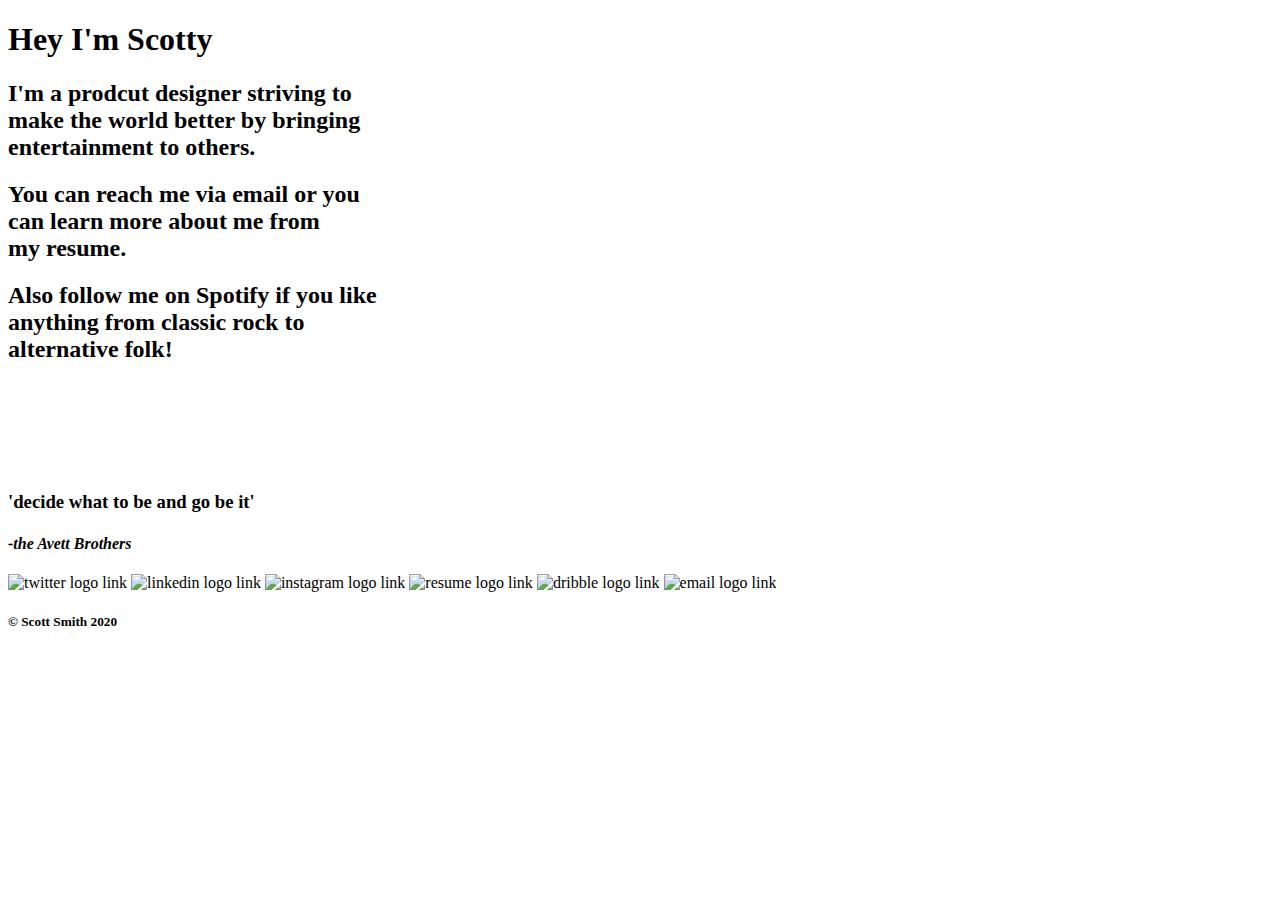
==== index.html @ 9bf828db "added all start files and layed out html structure for index.html" ====
<!DOCTYPE html>
<html lang="en" dir="ltr">
  <head>
    <meta charset="utf-8">
    <title>scottysmith</title>
    <link rel="stylesheet" href="styles/styles.css">
    <link href="https://fonts.googleapis.com/css2?family=Raleway:wght@400;600&display=swap" rel="stylesheet">
  </head>
  <body>
    <!-- this shit is the intro bio -->
    <div>
      <h1>Hey I'm Scotty</h1>
      <h2>I'm a prodcut designer striving to <br>make the world better by bringing <br> entertainment to others.</h2>
      <h2>You can reach me via email or you <br> can learn more about me from <br> my resume. </h2>
      <h2>Also follow me on Spotify if you like <br> anything from classic rock to <br> alternative folk!</h2>
      <div class="">
        <img src="" alt="">
      </div>
    </div>

<!-- this shit is the case studies -->
<div class="caseStudies">
  <div class="cs1">
    <img src="" alt="">
  </div>
  <div class="cs2">
    <img src="" alt="">
  </div>
  <div class="cs3">
    <img src="" alt="">
  </div>
  <div class="cs4">
    <img src="" alt="">
  </div>
</div>

<footer>
  <div class="quote">
    <h3>'decide what to be and go be it'</h3>
    <h4><em>-the Avett Brothers</em></h4>
  </div>
  <div class="socials">
    <img class="social" src="images/twitter.svg" title="Twitter" alt="twitter logo link" >
    <img class="social" src="images/linkedin.svg" title="LinkedIn" alt="linkedin logo link" >
    <img class="social" src="images/instagram.svg" title="Instagram" alt="instagram logo link" >
    <img class="social" src="images/resume.svg" title="Resume" alt="resume logo link" >
    <img class="social" src="images/dribble.svg" title="Dribble" alt="dribble logo link" >
    <img class="social" src="images/mail.svg" title="Mail" alt="email logo link" >

  </div>
  <div class="copyright">
    <h5> &copy; Scott Smith 2020</h5>

  </div>

</footer>

  </body>
</html>
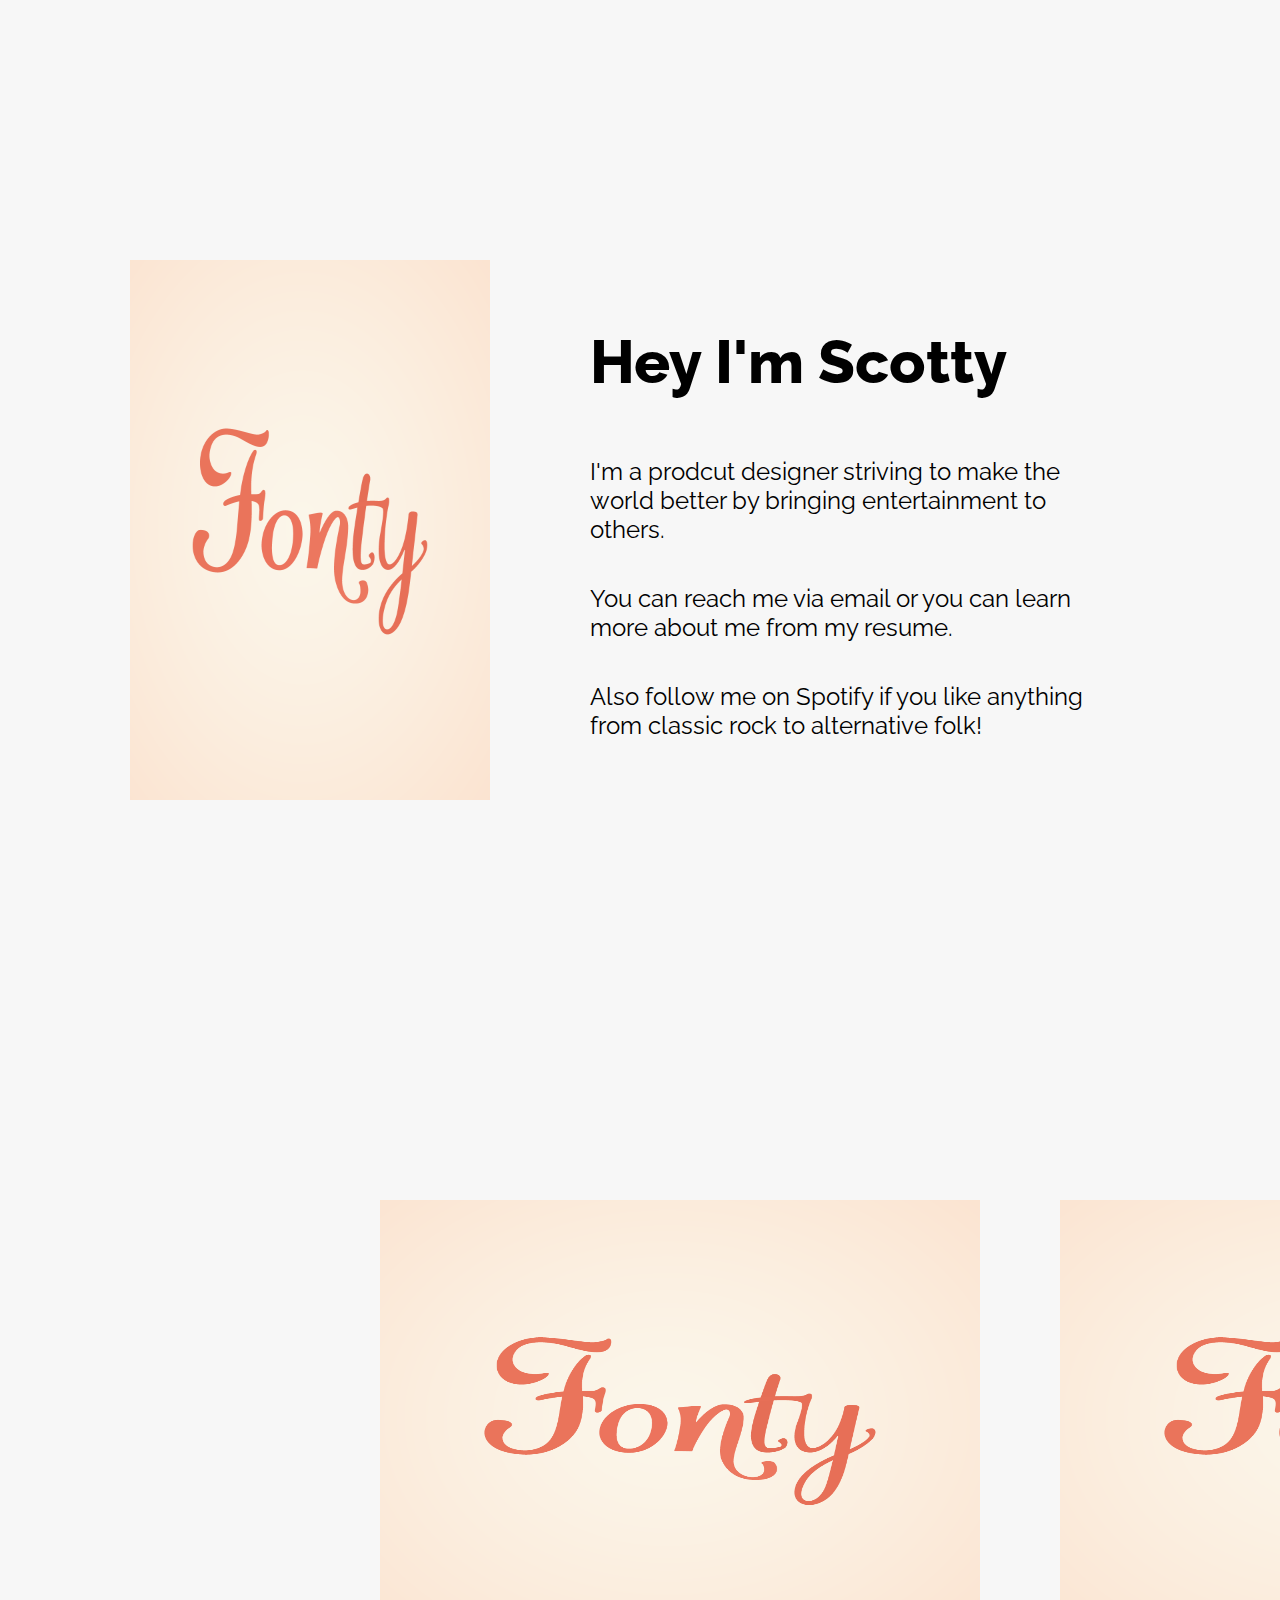
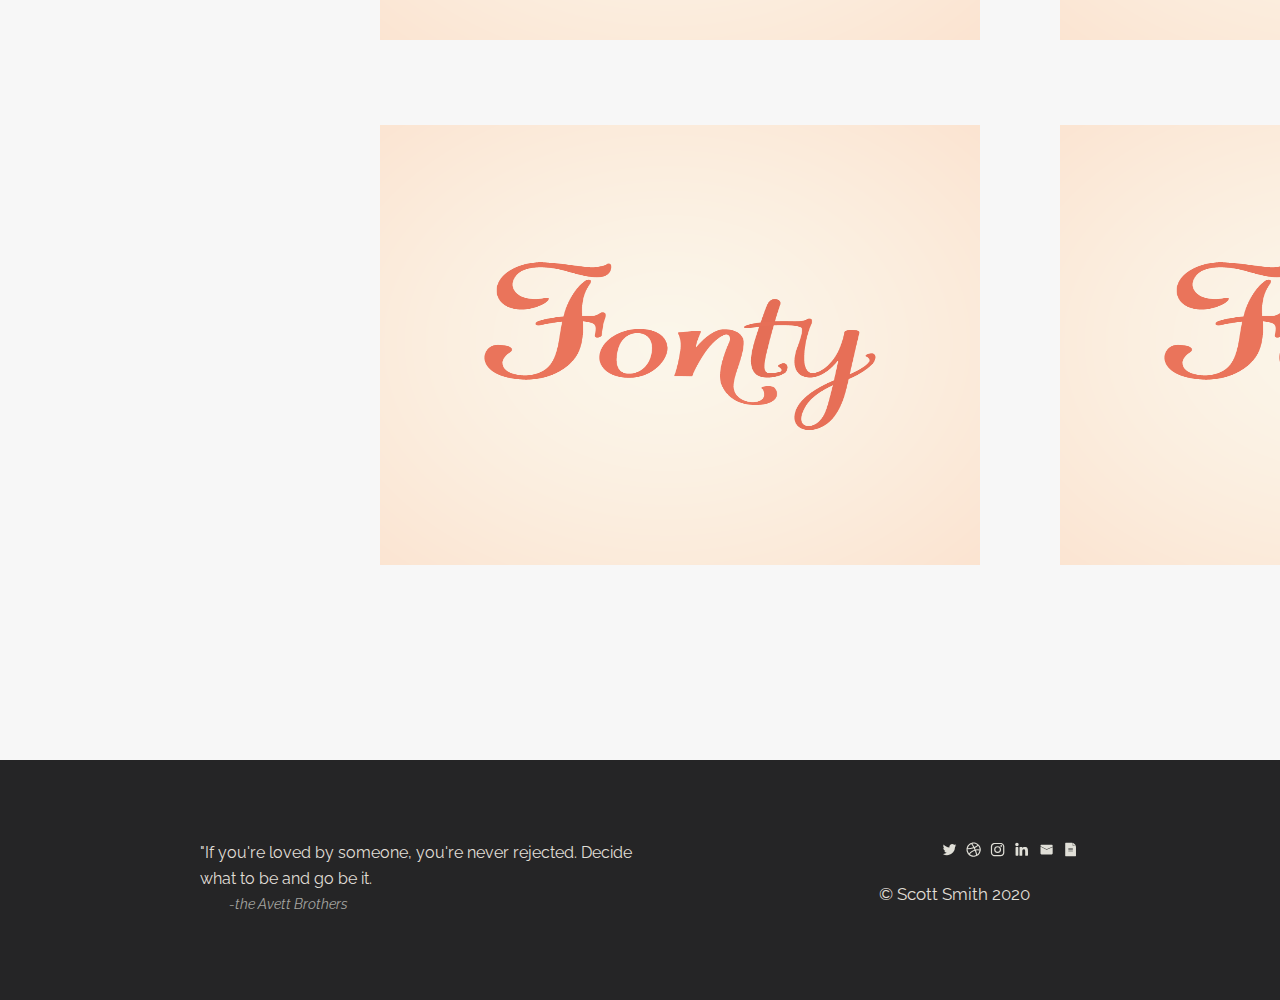
==== commit 71ffb492: "added filler images and completed all basic styles" ====
--- a/index.html
+++ b/index.html
@@ -4,55 +4,55 @@
     <meta charset="utf-8">
     <title>scottysmith</title>
     <link rel="stylesheet" href="styles/styles.css">
-    <link href="https://fonts.googleapis.com/css2?family=Raleway:wght@400;600&display=swap" rel="stylesheet">
+    <link href="https://fonts.googleapis.com/css2?family=Raleway:wght@400;800&display=swap" rel="stylesheet">
   </head>
   <body>
     <!-- this shit is the intro bio -->
-    <div>
-      <h1>Hey I'm Scotty</h1>
-      <h2>I'm a prodcut designer striving to <br>make the world better by bringing <br> entertainment to others.</h2>
-      <h2>You can reach me via email or you <br> can learn more about me from <br> my resume. </h2>
-      <h2>Also follow me on Spotify if you like <br> anything from classic rock to <br> alternative folk!</h2>
-      <div class="">
-        <img src="" alt="">
-      </div>
+    <div class="bio">
+      <div class="bio-container">
+      <h1 class="bold">Hey I'm Scotty</h1>
+          <h2 class="bioP p1">I'm a prodcut designer striving to make the world better by bringing entertainment to others.</h2>
+          <h2 class="bioP p2">You can reach me via email or you can learn more about me from my resume. </h2>
+          <h2 class="bioP p3">Also follow me on Spotify if you like anything from classic rock to alternative folk!</h2>
+        <div class="bio-photo-container">
+          <img  class="bio-photo" src="images/day 191.png" alt="Photo of Scotty Smith">
+        </div>
+    </div>
     </div>
 
 <!-- this shit is the case studies -->
 <div class="caseStudies">
-  <div class="cs1">
-    <img src="" alt="">
+  <div class="cs-container cs1">
+    <img class="cs" src="images/day 191.png" alt="cover image of first casestudy X">
   </div>
-  <div class="cs2">
-    <img src="" alt="">
+  <div class="cs-container cs2">
+    <img class="cs"src="images/day 191.png" alt="cover image of second casestudy X">
   </div>
-  <div class="cs3">
-    <img src="" alt="">
+  <div class="cs-container cs3">
+    <img class="cs" src="images/day 191.png" alt="cover image of third casestudy X">
   </div>
-  <div class="cs4">
-    <img src="" alt="">
+  <div class="cs-container cs4">
+    <img class="cs" src="images/day 191.png" alt="cover image of fourth casestudy X">
   </div>
 </div>
 
 <footer>
+  <div class="footer-container">
   <div class="quote">
-    <h3>'decide what to be and go be it'</h3>
-    <h4><em>-the Avett Brothers</em></h4>
+    <h3 class="quote-text">"If you're loved by someone, you're never rejected. Decide what to be and go be it. <br /><span class="quote-name"><em>-the Avett Brothers</em></span></h3>
   </div>
   <div class="socials">
-    <img class="social" src="images/twitter.svg" title="Twitter" alt="twitter logo link" >
-    <img class="social" src="images/linkedin.svg" title="LinkedIn" alt="linkedin logo link" >
-    <img class="social" src="images/instagram.svg" title="Instagram" alt="instagram logo link" >
-    <img class="social" src="images/resume.svg" title="Resume" alt="resume logo link" >
-    <img class="social" src="images/dribble.svg" title="Dribble" alt="dribble logo link" >
-    <img class="social" src="images/mail.svg" title="Mail" alt="email logo link" >
-
+    <svg id="twitter" xmlns="http://www.w3.org/2000/svg" viewBox="0 0 100 100"><path class="social" d="M85,28.88c-1.65,1.69-3.22,3.49-5,5.05a4.5,4.5,0,0,0-1.81,3.73,41.28,41.28,0,0,1-34,40.63A40,40,0,0,1,15,72.61a30,30,0,0,0,20.07-5.74,64.9,64.9,0,0,1-7.65-3.54,11.43,11.43,0,0,1-4.94-6.77l5.32-.35c-6.51-2.77-10.26-7.27-10.69-14.29l5.79.93c-3.8-3.57-6.22-7.76-5.55-13.17a57.39,57.39,0,0,1,1.52-6.22c8.28,9.46,18,14.66,30.28,15.5a43.66,43.66,0,0,1,0-5.49c1.38-10.74,14.27-16.2,22.88-9.59,2,1.52,3.58,1.77,5.69.84,1.7-.74,3.46-1.34,5.2-2l0,0-4.15,7.15,5.84-1.42Z"/></svg>
+    <svg id="dribble" xmlns="http://www.w3.org/2000/svg" viewBox="0 0 100 100"><defs></defs><path class="social" d="M87.1,44.75c-2.46-14.4-10.43-24.58-24-29.73C50.29,10.2,38.13,12.2,27.19,20.41a35.64,35.64,0,0,0-13.86,22,36.37,36.37,0,0,0,6.88,30.31,36.59,36.59,0,0,0,22.11,14c1.37.3,2.79.44,4.18.66a2.19,2.19,0,0,1,.43.15h5.86c.53-.09,1.06-.21,1.6-.27A37.56,37.56,0,0,0,86.73,57.62c.28-1.35.41-2.74.62-4.11a1.61,1.61,0,0,1,.15-.36v-6C87.37,46.35,87.24,45.55,87.1,44.75Zm-33.95-26a31.21,31.21,0,0,1,17,7.19c-3,3.17-10.5,7.86-15.89,10L43.71,19.28A28,28,0,0,1,53.15,18.77ZM37.38,21.28A147.51,147.51,0,0,1,48.33,38.15a100.44,100.44,0,0,1-28.85,4.61A31.3,31.3,0,0,1,37.38,21.28ZM18.56,48.79a105,105,0,0,0,32.65-5.22l3.22,6.85C43,54.28,33.7,61.14,26,70.38A31.62,31.62,0,0,1,18.56,48.79ZM30.38,74.61c7.06-9,17-15.77,26.26-18.56,1.5,2.69,5,15.07,6.35,22.56C54.53,83,40.83,83.05,30.38,74.61Zm38.16.87a126.31,126.31,0,0,0-5.91-20.9,47.31,47.31,0,0,1,18.44.62A31.74,31.74,0,0,1,68.54,75.48ZM60.4,48.91l-3.48-7.54a62.7,62.7,0,0,0,17.46-11,30.82,30.82,0,0,1,7.06,18.79A53.8,53.8,0,0,0,60.4,48.91Z"/></svg>
+    <svg id="instagram" xmlns="http://www.w3.org/2000/svg" viewBox="0 0 100 100"><defs></defs><path class="social" d="M84.37,29.55a19,19,0,0,0-14.18-14c-.88-.24-1.79-.38-2.68-.56H32.39c-.94.21-1.89.37-2.81.63-7.33,2.08-12,6.81-14,14.17a19.76,19.76,0,0,0-.56,4.86c-.05,10.22-.1,20.45,0,30.67.08,8.4,4.06,14.44,11.65,18A18,18,0,0,0,34.53,85c10.32,0,20.64.1,31,0,8.37-.1,14.39-4.12,17.92-11.7a31.92,31.92,0,0,0,1.43-5.09,2.83,2.83,0,0,1,.17-.4V32.35C84.79,31.42,84.63,30.47,84.37,29.55ZM78.8,50.05c0,5.06,0,10.11,0,15.17a13.17,13.17,0,0,1-2.44,8,12.92,12.92,0,0,1-10.94,5.53q-15.4,0-30.81,0A12.88,12.88,0,0,1,22,69.83a14.53,14.53,0,0,1-.71-4.55c-.06-10.2,0-20.4,0-30.6a12.94,12.94,0,0,1,9-12.75,14.86,14.86,0,0,1,4.55-.7c10.18-.06,20.36,0,30.54,0a13.11,13.11,0,0,1,12.8,8.92,13.9,13.9,0,0,1,.71,4.7Z"/><path class="social" d="M73.36,31.26a4.56,4.56,0,1,1-4.55-4.55A4.59,4.59,0,0,1,73.36,31.26Z"/><path class="social" d="M50,32A18,18,0,1,0,68.05,50,18.1,18.1,0,0,0,50,32Zm0,29.84A11.81,11.81,0,1,1,61.83,50,11.82,11.82,0,0,1,50,61.79Z"/></svg>
+    <svg id="linkedIn" xmlns="http://www.w3.org/2000/svg" viewBox="0 0 100 100"><defs></defs><path class="social" d="M83.45,78.34c0,2.62-.53,3.14-3.13,3.15s-5.5,0-8.25,0S68.78,81,68.78,78.1c0-6.49,0-13,0-19.49A24.94,24.94,0,0,0,68.05,53a6,6,0,0,0-5.36-4.76,6.93,6.93,0,0,0-7.18,3,12.89,12.89,0,0,0-2,7.42q0,9.46,0,18.92c0,3.73-.2,3.94-3.86,3.94-2.62,0-5.24,0-7.86,0a2.25,2.25,0,0,1-2.59-2.57V39.19a2.28,2.28,0,0,1,2.57-2.6c2.94,0,5.88,0,8.82,0,2.31,0,2.85.57,2.91,2.81,0,.67,0,1.34,0,2.65,2.66-3.61,5.79-5.56,9.62-5.85a31.46,31.46,0,0,1,8.94.35c6.13,1.35,9.33,5.84,10.35,11.69a91,91,0,0,1,1,12.9C83.58,66.87,83.46,72.6,83.45,78.34Z"/><path class="social" d="M32.9,39.6q0,19.45,0,38.93c0,2.21-.78,2.94-3,3-2.75,0-5.5,0-8.24,0-2.39,0-3.07-.67-3.08-3.07,0-6.49,0-13,0-19.47s0-12.72,0-19.08c0-2.65.63-3.27,3.28-3.29s5.37,0,8,0C32.1,36.61,32.89,37.39,32.9,39.6Z"/><path class="social" d="M34.9,23.7a9.2,9.2,0,1,1-9.17-9.2A9.08,9.08,0,0,1,34.9,23.7Z"/></svg>
+    <svg id="mail" xmlns="http://www.w3.org/2000/svg" viewBox="0 0 100 100"><defs></defs><path class="social" d="M81.72,38.67v30.8c0,3.24-2.22,5.87-5,5.87H23.26c-2.76,0-5-2.63-5-5.87v-33c0-.91.79-1.52,1.49-1.15L50,51.25,80.28,37.5C81,37.19,81.72,37.79,81.72,38.67Z"/><path class="social" d="M81.72,30.52v3A1.27,1.27,0,0,1,81,34.66L50,48.75,18.91,32.38a1.28,1.28,0,0,1-.63-1.14v-.72c0-3.23,2.22-5.86,5-5.86H76.74C79.5,24.66,81.72,27.29,81.72,30.52Z"/></svg>
+    <svg id="resume" xmlns="http://www.w3.org/2000/svg" viewBox="0 0 100 100"><defs></defs><path class="social" d="M76.2,29.73H65.27A2.25,2.25,0,0,1,63,27.48V16.55a1.16,1.16,0,0,1,2-.82l12,12A1.16,1.16,0,0,1,76.2,29.73Z"/><path class="social" d="M75.72,31.45H63.78A2.47,2.47,0,0,1,61.31,29V17.11A2.35,2.35,0,0,0,59,14.78H24.21A2.27,2.27,0,0,0,21.94,17V82.53a2.24,2.24,0,0,0,2.25,2.25H75.81a2.24,2.24,0,0,0,2.25-2.25V33.79A2.34,2.34,0,0,0,75.72,31.45ZM62,57.46a1,1,0,0,1-1,1H39a1,1,0,0,1-1-1v-.67a1,1,0,0,1,1-1H61a1,1,0,0,1,1,1Zm0-7.09a1,1,0,0,1-1,1H39a1,1,0,0,1-1-1V49.7a1,1,0,0,1,1-1H61a1,1,0,0,1,1,1Zm0-7.09a1,1,0,0,1-1,1H39a1,1,0,0,1-1-1v-.66a1,1,0,0,1,1-1H61a1,1,0,0,1,1,1Z"/></svg>
   </div>
   <div class="copyright">
-    <h5> &copy; Scott Smith 2020</h5>
-
+    <h5 class="copy-text"> &copy; Scott Smith 2020</h5>
   </div>
-
+</div>
 </footer>
 
   </body>
--- a/styles/styles.css
+++ b/styles/styles.css
@@ -0,0 +1,220 @@
+/* Global styles */
+
+html {
+  font-size: 16px;
+}
+
+body {
+  background-color: #F7F7F7;
+  font-family: 'Raleway', sans-serif;
+  margin: 0;
+  padding: 0;
+}
+
+/* header/bio styles */
+.bio {
+  height: 60em;
+  width: 100%;
+  display: grid;
+  grid-template-columns: 8em auto 8em;
+  grid-template-rows: 13em auto;
+}
+.bio-container {
+  height: 24em;
+  width: 45em;
+  grid-column: 2;
+  grid-row: 2;
+  justify-self: center;
+  display: grid;
+  grid-template-columns: 15em 5em 25em;
+  grid-template-rows: 3.5em repeat(4, 1fr) 3.5em;
+}
+
+.bold {
+  margin-top: -0.05em;
+  font-family: 'Raleway', sans-serif;
+  font-size: 3em;
+  font-weight: 800;
+  grid-column: 3;
+  grid-row: 2;
+  justify-self: start;
+}
+
+.bioP {
+  font-family: 'Raleway', sans-serif;
+  font-weight: 400;
+  font-size: 1.2em;
+}
+
+.p1 {
+  grid-column: 3;
+  grid-row: 3;
+  justify-self: start;
+
+}
+
+.p2 {
+  grid-column: 3;
+  grid-row: 4;
+  justify-self: start;
+
+}
+
+.p3 {
+  grid-column: 3;
+  grid-row: 5;
+  justify-self: start;
+
+}
+
+.bio-photo-container {
+  grid-column: 1;
+  grid-row: 1 / span 6;
+  justify-self: end;
+
+}
+
+.bio-photo {
+  height: 27em;
+  width: 18em;
+}
+
+/* case study styles */
+
+.caseStudies {
+  height: 44em;
+  width: 100%;
+  display: grid;
+  grid-template-columns: 15em 1fr 1fr 15em;
+  grid-template-rows: 1fr 1fr;
+  grid-gap: 4em 4em;
+  margin-bottom: 14em;
+}
+
+.cs {
+  width: 30em;
+  height: 22em;
+}
+
+.cs1 {
+  grid-column: 2;
+  grid-row: 1;
+  justify-self: end;
+}
+
+.cs2 {
+  grid-column: 3;
+  grid-row: 1;
+  justify-self: start;
+}
+.cs3 {
+  grid-column: 2;
+  grid-row: 2;
+  justify-self: end;
+
+}
+.cs4 {
+  grid-column: 3;
+  grid-row: 2;
+  justify-self: start;
+
+}
+
+/* footer styles */
+
+footer {
+  height: 8em;
+  background-color: #252526;
+  padding: 2em;
+
+}
+
+.footer-container {
+  display: grid;
+  grid-template-columns: 8em 1fr 1fr 8em;
+  grid-template-rows: 2em 1fr 2em;
+}
+
+.quote {
+  grid-column: 2;
+  grid-row: 2;
+  justify-self: start;
+}
+
+.social {
+  fill: #E0DFD7;
+}
+
+.socials {
+  grid-column: 3;
+  grid-row: 2;
+  justify-self: end;
+
+}
+
+.copyright {
+  grid-column: 3;
+  grid-row: 2;
+  justify-self: end;
+  color: #E0DFD7;
+  margin: 0.8em 2.5em 0 0;
+}
+
+.copy-text {
+  font-weight: 400;
+
+}
+.quote-text {
+  color: #E0DFD7;
+  font-size: 0.8em;
+  line-height: 1.6em;
+  font-weight: 400;
+  margin-top: 0;
+}
+
+.quote-name {
+  color: #A6A5A2;
+  margin-left: 2em;
+  font-size: 0.9em;
+}
+
+
+
+
+#twitter {
+width: 1.5vw;
+height: auto;
+}
+#linkedIn {
+width: 1.5vw;
+height: auto;
+}
+#dribble {
+width: 1.5vw;
+height: auto;
+}
+#instagram {
+width: 1.5vw;
+height: auto;
+}
+#mail {
+width: 1.5vw;
+height: auto;
+}
+#resume {
+width: 1.5vw;
+height: auto;
+}
+
+
+@media screen and (min-width: 900px) {
+  html {
+    font-size: 18px;
+  }
+}
+
+@media screen and (min-width: 1200px) {
+  html {
+    font-size: 20px;
+  }
+}
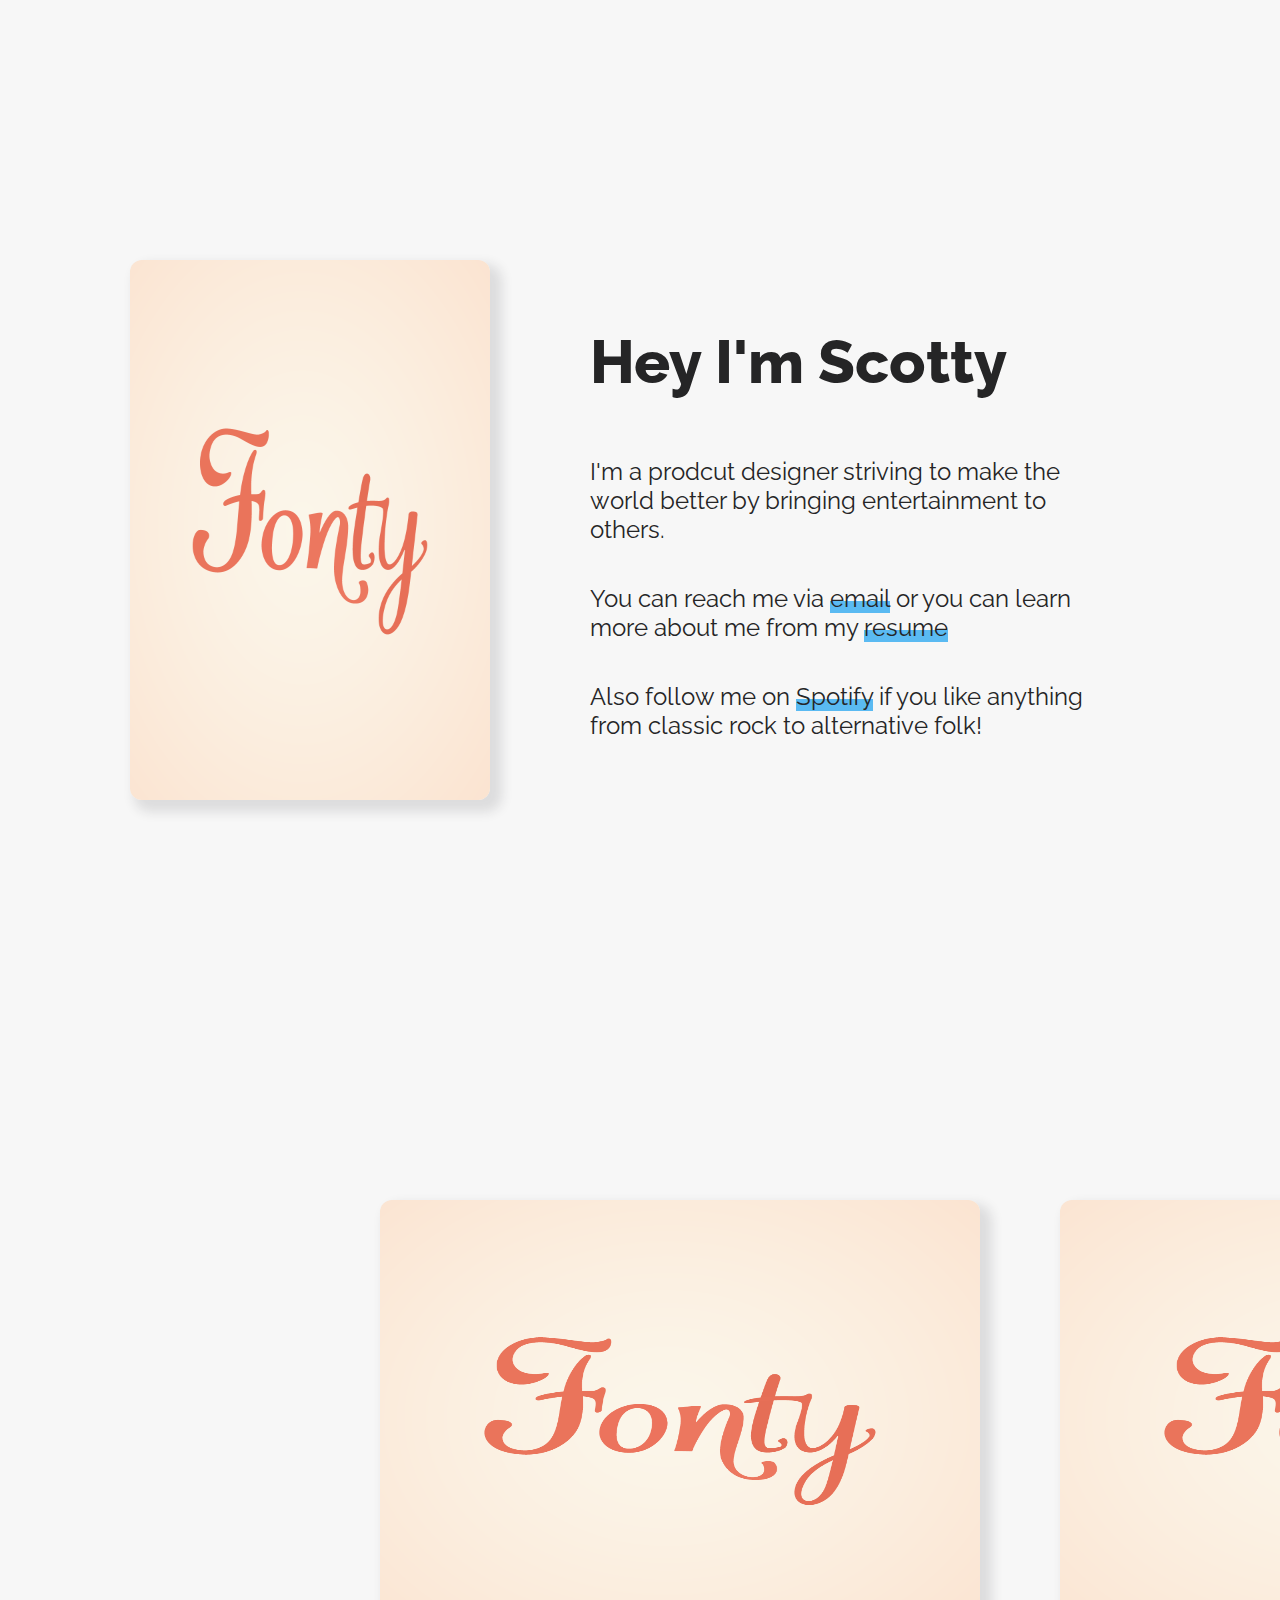
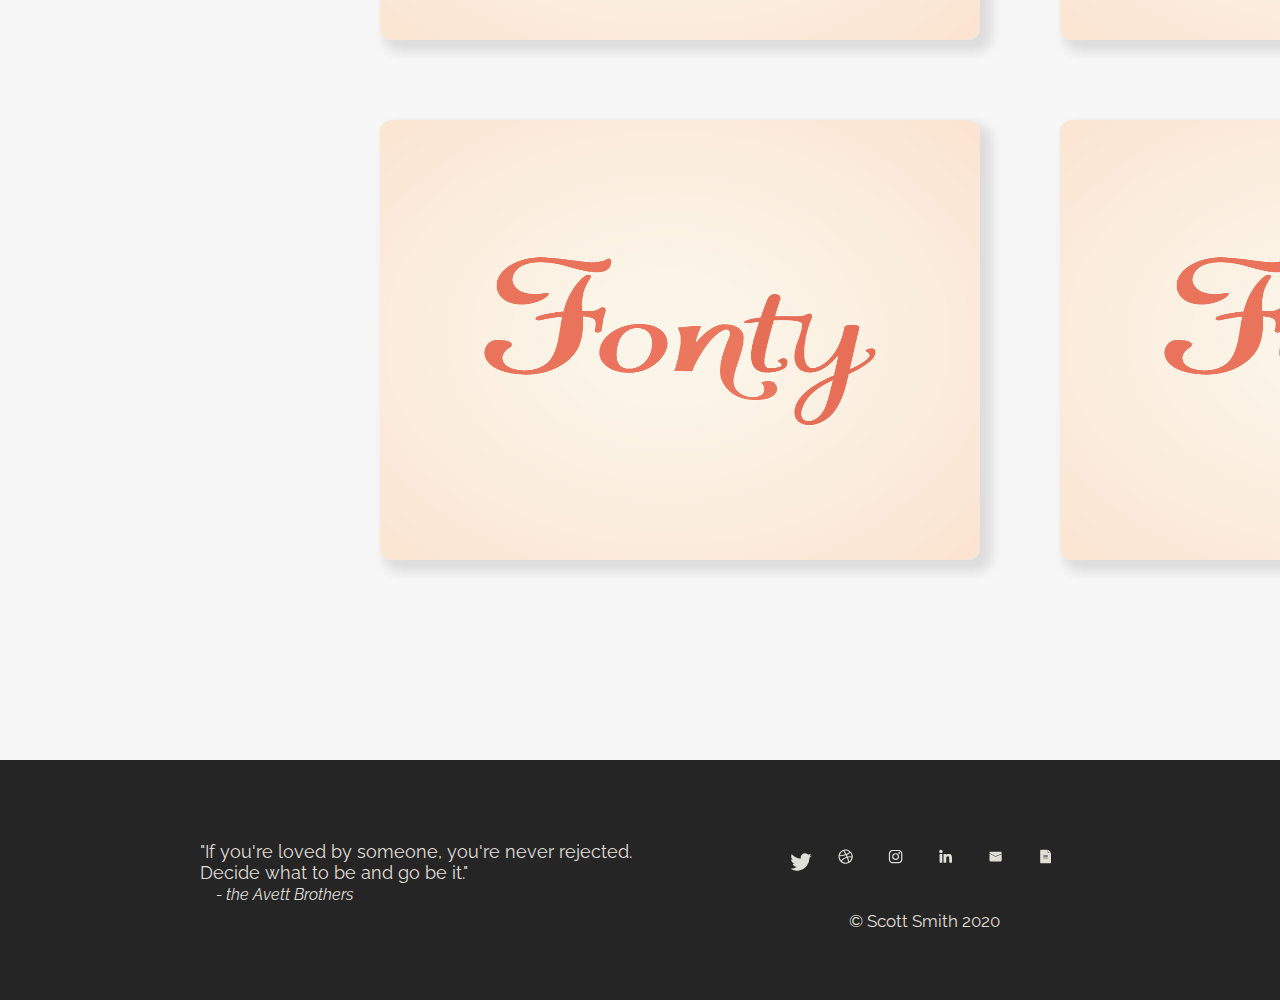
==== commit 13fd495a: "finalized all styles and added most links in... need to replace filler images and add labels" ====
--- a/index.html
+++ b/index.html
@@ -12,8 +12,8 @@
       <div class="bio-container">
       <h1 class="bold">Hey I'm Scotty</h1>
           <h2 class="bioP p1">I'm a prodcut designer striving to make the world better by bringing entertainment to others.</h2>
-          <h2 class="bioP p2">You can reach me via email or you can learn more about me from my resume. </h2>
-          <h2 class="bioP p3">Also follow me on Spotify if you like anything from classic rock to alternative folk!</h2>
+          <h2 class="bioP p2">You can reach me via <span class="mailer"><a href="mailto:sa9smith@uwaterloo.ca?subject=contact">email</a></span> or you can learn more about me from my <span class="resumer"><a href="#">resume</a></span> </h2>
+          <h2 class="bioP p3">Also follow me on <span class="spotify"><a class="spotify" href="#">Spotify</a></span> if you like anything from classic rock to alternative folk!</h2>
         <div class="bio-photo-container">
           <img  class="bio-photo" src="images/day 191.png" alt="Photo of Scotty Smith">
         </div>
@@ -22,37 +22,40 @@
 
 <!-- this shit is the case studies -->
 <div class="caseStudies">
-  <div class="cs-container cs1">
-    <img class="cs" src="images/day 191.png" alt="cover image of first casestudy X">
+  <div class="cs-container1">
+    <a href="#"><img class="cs1" src="images/day 191.png" alt="cover image of first casestudy X"></a>
   </div>
-  <div class="cs-container cs2">
-    <img class="cs"src="images/day 191.png" alt="cover image of second casestudy X">
+  <div class="cs-container2">
+    <a href="#"><img class="cs2"src="images/day 191.png" alt="cover image of second casestudy X"></a>
   </div>
-  <div class="cs-container cs3">
-    <img class="cs" src="images/day 191.png" alt="cover image of third casestudy X">
+  <div class="cs-container3">
+  <a href="#"><img class="cs3" src="images/day 191.png" alt="cover image of third casestudy X"></a>
   </div>
-  <div class="cs-container cs4">
-    <img class="cs" src="images/day 191.png" alt="cover image of fourth casestudy X">
+  <div class="cs-container4">
+    <a href="#"><img class="cs4" src="images/day 191.png" alt="cover image of fourth casestudy X"></a>
   </div>
 </div>
 
 <footer>
-  <div class="footer-container">
   <div class="quote">
-    <h3 class="quote-text">"If you're loved by someone, you're never rejected. Decide what to be and go be it. <br /><span class="quote-name"><em>-the Avett Brothers</em></span></h3>
+    <h3 class="quote-text">"If you're loved by someone, you're never rejected. Decide what to be and go be it." <br /><span class="quote-name"><em>- the Avett Brothers</em></span></h3>
   </div>
-  <div class="socials">
-    <svg id="twitter" xmlns="http://www.w3.org/2000/svg" viewBox="0 0 100 100"><path class="social" d="M85,28.88c-1.65,1.69-3.22,3.49-5,5.05a4.5,4.5,0,0,0-1.81,3.73,41.28,41.28,0,0,1-34,40.63A40,40,0,0,1,15,72.61a30,30,0,0,0,20.07-5.74,64.9,64.9,0,0,1-7.65-3.54,11.43,11.43,0,0,1-4.94-6.77l5.32-.35c-6.51-2.77-10.26-7.27-10.69-14.29l5.79.93c-3.8-3.57-6.22-7.76-5.55-13.17a57.39,57.39,0,0,1,1.52-6.22c8.28,9.46,18,14.66,30.28,15.5a43.66,43.66,0,0,1,0-5.49c1.38-10.74,14.27-16.2,22.88-9.59,2,1.52,3.58,1.77,5.69.84,1.7-.74,3.46-1.34,5.2-2l0,0-4.15,7.15,5.84-1.42Z"/></svg>
-    <svg id="dribble" xmlns="http://www.w3.org/2000/svg" viewBox="0 0 100 100"><defs></defs><path class="social" d="M87.1,44.75c-2.46-14.4-10.43-24.58-24-29.73C50.29,10.2,38.13,12.2,27.19,20.41a35.64,35.64,0,0,0-13.86,22,36.37,36.37,0,0,0,6.88,30.31,36.59,36.59,0,0,0,22.11,14c1.37.3,2.79.44,4.18.66a2.19,2.19,0,0,1,.43.15h5.86c.53-.09,1.06-.21,1.6-.27A37.56,37.56,0,0,0,86.73,57.62c.28-1.35.41-2.74.62-4.11a1.61,1.61,0,0,1,.15-.36v-6C87.37,46.35,87.24,45.55,87.1,44.75Zm-33.95-26a31.21,31.21,0,0,1,17,7.19c-3,3.17-10.5,7.86-15.89,10L43.71,19.28A28,28,0,0,1,53.15,18.77ZM37.38,21.28A147.51,147.51,0,0,1,48.33,38.15a100.44,100.44,0,0,1-28.85,4.61A31.3,31.3,0,0,1,37.38,21.28ZM18.56,48.79a105,105,0,0,0,32.65-5.22l3.22,6.85C43,54.28,33.7,61.14,26,70.38A31.62,31.62,0,0,1,18.56,48.79ZM30.38,74.61c7.06-9,17-15.77,26.26-18.56,1.5,2.69,5,15.07,6.35,22.56C54.53,83,40.83,83.05,30.38,74.61Zm38.16.87a126.31,126.31,0,0,0-5.91-20.9,47.31,47.31,0,0,1,18.44.62A31.74,31.74,0,0,1,68.54,75.48ZM60.4,48.91l-3.48-7.54a62.7,62.7,0,0,0,17.46-11,30.82,30.82,0,0,1,7.06,18.79A53.8,53.8,0,0,0,60.4,48.91Z"/></svg>
-    <svg id="instagram" xmlns="http://www.w3.org/2000/svg" viewBox="0 0 100 100"><defs></defs><path class="social" d="M84.37,29.55a19,19,0,0,0-14.18-14c-.88-.24-1.79-.38-2.68-.56H32.39c-.94.21-1.89.37-2.81.63-7.33,2.08-12,6.81-14,14.17a19.76,19.76,0,0,0-.56,4.86c-.05,10.22-.1,20.45,0,30.67.08,8.4,4.06,14.44,11.65,18A18,18,0,0,0,34.53,85c10.32,0,20.64.1,31,0,8.37-.1,14.39-4.12,17.92-11.7a31.92,31.92,0,0,0,1.43-5.09,2.83,2.83,0,0,1,.17-.4V32.35C84.79,31.42,84.63,30.47,84.37,29.55ZM78.8,50.05c0,5.06,0,10.11,0,15.17a13.17,13.17,0,0,1-2.44,8,12.92,12.92,0,0,1-10.94,5.53q-15.4,0-30.81,0A12.88,12.88,0,0,1,22,69.83a14.53,14.53,0,0,1-.71-4.55c-.06-10.2,0-20.4,0-30.6a12.94,12.94,0,0,1,9-12.75,14.86,14.86,0,0,1,4.55-.7c10.18-.06,20.36,0,30.54,0a13.11,13.11,0,0,1,12.8,8.92,13.9,13.9,0,0,1,.71,4.7Z"/><path class="social" d="M73.36,31.26a4.56,4.56,0,1,1-4.55-4.55A4.59,4.59,0,0,1,73.36,31.26Z"/><path class="social" d="M50,32A18,18,0,1,0,68.05,50,18.1,18.1,0,0,0,50,32Zm0,29.84A11.81,11.81,0,1,1,61.83,50,11.82,11.82,0,0,1,50,61.79Z"/></svg>
-    <svg id="linkedIn" xmlns="http://www.w3.org/2000/svg" viewBox="0 0 100 100"><defs></defs><path class="social" d="M83.45,78.34c0,2.62-.53,3.14-3.13,3.15s-5.5,0-8.25,0S68.78,81,68.78,78.1c0-6.49,0-13,0-19.49A24.94,24.94,0,0,0,68.05,53a6,6,0,0,0-5.36-4.76,6.93,6.93,0,0,0-7.18,3,12.89,12.89,0,0,0-2,7.42q0,9.46,0,18.92c0,3.73-.2,3.94-3.86,3.94-2.62,0-5.24,0-7.86,0a2.25,2.25,0,0,1-2.59-2.57V39.19a2.28,2.28,0,0,1,2.57-2.6c2.94,0,5.88,0,8.82,0,2.31,0,2.85.57,2.91,2.81,0,.67,0,1.34,0,2.65,2.66-3.61,5.79-5.56,9.62-5.85a31.46,31.46,0,0,1,8.94.35c6.13,1.35,9.33,5.84,10.35,11.69a91,91,0,0,1,1,12.9C83.58,66.87,83.46,72.6,83.45,78.34Z"/><path class="social" d="M32.9,39.6q0,19.45,0,38.93c0,2.21-.78,2.94-3,3-2.75,0-5.5,0-8.24,0-2.39,0-3.07-.67-3.08-3.07,0-6.49,0-13,0-19.47s0-12.72,0-19.08c0-2.65.63-3.27,3.28-3.29s5.37,0,8,0C32.1,36.61,32.89,37.39,32.9,39.6Z"/><path class="social" d="M34.9,23.7a9.2,9.2,0,1,1-9.17-9.2A9.08,9.08,0,0,1,34.9,23.7Z"/></svg>
-    <svg id="mail" xmlns="http://www.w3.org/2000/svg" viewBox="0 0 100 100"><defs></defs><path class="social" d="M81.72,38.67v30.8c0,3.24-2.22,5.87-5,5.87H23.26c-2.76,0-5-2.63-5-5.87v-33c0-.91.79-1.52,1.49-1.15L50,51.25,80.28,37.5C81,37.19,81.72,37.79,81.72,38.67Z"/><path class="social" d="M81.72,30.52v3A1.27,1.27,0,0,1,81,34.66L50,48.75,18.91,32.38a1.28,1.28,0,0,1-.63-1.14v-.72c0-3.23,2.22-5.86,5-5.86H76.74C79.5,24.66,81.72,27.29,81.72,30.52Z"/></svg>
-    <svg id="resume" xmlns="http://www.w3.org/2000/svg" viewBox="0 0 100 100"><defs></defs><path class="social" d="M76.2,29.73H65.27A2.25,2.25,0,0,1,63,27.48V16.55a1.16,1.16,0,0,1,2-.82l12,12A1.16,1.16,0,0,1,76.2,29.73Z"/><path class="social" d="M75.72,31.45H63.78A2.47,2.47,0,0,1,61.31,29V17.11A2.35,2.35,0,0,0,59,14.78H24.21A2.27,2.27,0,0,0,21.94,17V82.53a2.24,2.24,0,0,0,2.25,2.25H75.81a2.24,2.24,0,0,0,2.25-2.25V33.79A2.34,2.34,0,0,0,75.72,31.45ZM62,57.46a1,1,0,0,1-1,1H39a1,1,0,0,1-1-1v-.67a1,1,0,0,1,1-1H61a1,1,0,0,1,1,1Zm0-7.09a1,1,0,0,1-1,1H39a1,1,0,0,1-1-1V49.7a1,1,0,0,1,1-1H61a1,1,0,0,1,1,1Zm0-7.09a1,1,0,0,1-1,1H39a1,1,0,0,1-1-1v-.66a1,1,0,0,1,1-1H61a1,1,0,0,1,1,1Z"/></svg>
-  </div>
+  <div class="social-foot">
+
+    <a href="https://twitter.com/RiskiestBiscut"><svg id="twitter" xmlns="http://www.w3.org/2000/svg" viewBox="0 0 100 100"><path class="social" d="M85,28.88c-1.65,1.69-3.22,3.49-5,5.05a4.5,4.5,0,0,0-1.81,3.73,41.28,41.28,0,0,1-34,40.63A40,40,0,0,1,15,72.61a30,30,0,0,0,20.07-5.74,64.9,64.9,0,0,1-7.65-3.54,11.43,11.43,0,0,1-4.94-6.77l5.32-.35c-6.51-2.77-10.26-7.27-10.69-14.29l5.79.93c-3.8-3.57-6.22-7.76-5.55-13.17a57.39,57.39,0,0,1,1.52-6.22c8.28,9.46,18,14.66,30.28,15.5a43.66,43.66,0,0,1,0-5.49c1.38-10.74,14.27-16.2,22.88-9.59,2,1.52,3.58,1.77,5.69.84,1.7-.74,3.46-1.34,5.2-2l0,0-4.15,7.15,5.84-1.42Z"/></svg></a>
+
+    <a href="https://dribbble.com/Churisu"><svg id="dribble" xmlns="http://www.w3.org/2000/svg" viewBox="0 0 100 100"><defs></defs><path class="social" d="M87.1,44.75c-2.46-14.4-10.43-24.58-24-29.73C50.29,10.2,38.13,12.2,27.19,20.41a35.64,35.64,0,0,0-13.86,22,36.37,36.37,0,0,0,6.88,30.31,36.59,36.59,0,0,0,22.11,14c1.37.3,2.79.44,4.18.66a2.19,2.19,0,0,1,.43.15h5.86c.53-.09,1.06-.21,1.6-.27A37.56,37.56,0,0,0,86.73,57.62c.28-1.35.41-2.74.62-4.11a1.61,1.61,0,0,1,.15-.36v-6C87.37,46.35,87.24,45.55,87.1,44.75Zm-33.95-26a31.21,31.21,0,0,1,17,7.19c-3,3.17-10.5,7.86-15.89,10L43.71,19.28A28,28,0,0,1,53.15,18.77ZM37.38,21.28A147.51,147.51,0,0,1,48.33,38.15a100.44,100.44,0,0,1-28.85,4.61A31.3,31.3,0,0,1,37.38,21.28ZM18.56,48.79a105,105,0,0,0,32.65-5.22l3.22,6.85C43,54.28,33.7,61.14,26,70.38A31.62,31.62,0,0,1,18.56,48.79ZM30.38,74.61c7.06-9,17-15.77,26.26-18.56,1.5,2.69,5,15.07,6.35,22.56C54.53,83,40.83,83.05,30.38,74.61Zm38.16.87a126.31,126.31,0,0,0-5.91-20.9,47.31,47.31,0,0,1,18.44.62A31.74,31.74,0,0,1,68.54,75.48ZM60.4,48.91l-3.48-7.54a62.7,62.7,0,0,0,17.46-11,30.82,30.82,0,0,1,7.06,18.79A53.8,53.8,0,0,0,60.4,48.91Z"/></svg></a>
+
+    <a href="https://www.instagram.com/scottysstuff/"><svg id="instagram" xmlns="http://www.w3.org/2000/svg" viewBox="0 0 100 100"><defs></defs><path class="social" d="M84.37,29.55a19,19,0,0,0-14.18-14c-.88-.24-1.79-.38-2.68-.56H32.39c-.94.21-1.89.37-2.81.63-7.33,2.08-12,6.81-14,14.17a19.76,19.76,0,0,0-.56,4.86c-.05,10.22-.1,20.45,0,30.67.08,8.4,4.06,14.44,11.65,18A18,18,0,0,0,34.53,85c10.32,0,20.64.1,31,0,8.37-.1,14.39-4.12,17.92-11.7a31.92,31.92,0,0,0,1.43-5.09,2.83,2.83,0,0,1,.17-.4V32.35C84.79,31.42,84.63,30.47,84.37,29.55ZM78.8,50.05c0,5.06,0,10.11,0,15.17a13.17,13.17,0,0,1-2.44,8,12.92,12.92,0,0,1-10.94,5.53q-15.4,0-30.81,0A12.88,12.88,0,0,1,22,69.83a14.53,14.53,0,0,1-.71-4.55c-.06-10.2,0-20.4,0-30.6a12.94,12.94,0,0,1,9-12.75,14.86,14.86,0,0,1,4.55-.7c10.18-.06,20.36,0,30.54,0a13.11,13.11,0,0,1,12.8,8.92,13.9,13.9,0,0,1,.71,4.7Z"/><path class="social" d="M73.36,31.26a4.56,4.56,0,1,1-4.55-4.55A4.59,4.59,0,0,1,73.36,31.26Z"/><path class="social" d="M50,32A18,18,0,1,0,68.05,50,18.1,18.1,0,0,0,50,32Zm0,29.84A11.81,11.81,0,1,1,61.83,50,11.82,11.82,0,0,1,50,61.79Z"/></svg></a>
+
+    <a href="https://www.linkedin.com/in/scott-smith-44035714a/"><svg id="linkedIn" xmlns="http://www.w3.org/2000/svg" viewBox="0 0 100 100"><defs></defs><path class="social" d="M83.45,78.34c0,2.62-.53,3.14-3.13,3.15s-5.5,0-8.25,0S68.78,81,68.78,78.1c0-6.49,0-13,0-19.49A24.94,24.94,0,0,0,68.05,53a6,6,0,0,0-5.36-4.76,6.93,6.93,0,0,0-7.18,3,12.89,12.89,0,0,0-2,7.42q0,9.46,0,18.92c0,3.73-.2,3.94-3.86,3.94-2.62,0-5.24,0-7.86,0a2.25,2.25,0,0,1-2.59-2.57V39.19a2.28,2.28,0,0,1,2.57-2.6c2.94,0,5.88,0,8.82,0,2.31,0,2.85.57,2.91,2.81,0,.67,0,1.34,0,2.65,2.66-3.61,5.79-5.56,9.62-5.85a31.46,31.46,0,0,1,8.94.35c6.13,1.35,9.33,5.84,10.35,11.69a91,91,0,0,1,1,12.9C83.58,66.87,83.46,72.6,83.45,78.34Z"/><path class="social" d="M32.9,39.6q0,19.45,0,38.93c0,2.21-.78,2.94-3,3-2.75,0-5.5,0-8.24,0-2.39,0-3.07-.67-3.08-3.07,0-6.49,0-13,0-19.47s0-12.72,0-19.08c0-2.65.63-3.27,3.28-3.29s5.37,0,8,0C32.1,36.61,32.89,37.39,32.9,39.6Z"/><path class="social" d="M34.9,23.7a9.2,9.2,0,1,1-9.17-9.2A9.08,9.08,0,0,1,34.9,23.7Z"/></svg></a>
+    <a href="mailto:sa9smith@uwaterloo.ca?subject=contact"><svg id="mail" xmlns="http://www.w3.org/2000/svg" viewBox="0 0 100 100"><defs></defs><path class="social" d="M81.72,38.67v30.8c0,3.24-2.22,5.87-5,5.87H23.26c-2.76,0-5-2.63-5-5.87v-33c0-.91.79-1.52,1.49-1.15L50,51.25,80.28,37.5C81,37.19,81.72,37.79,81.72,38.67Z"/><path class="social" d="M81.72,30.52v3A1.27,1.27,0,0,1,81,34.66L50,48.75,18.91,32.38a1.28,1.28,0,0,1-.63-1.14v-.72c0-3.23,2.22-5.86,5-5.86H76.74C79.5,24.66,81.72,27.29,81.72,30.52Z"/></svg></a>
+    <a href="#"><svg id="resume" xmlns="http://www.w3.org/2000/svg" viewBox="0 0 100 100"><defs></defs><path class="social" d="M76.2,29.73H65.27A2.25,2.25,0,0,1,63,27.48V16.55a1.16,1.16,0,0,1,2-.82l12,12A1.16,1.16,0,0,1,76.2,29.73Z"/><path class="social" d="M75.72,31.45H63.78A2.47,2.47,0,0,1,61.31,29V17.11A2.35,2.35,0,0,0,59,14.78H24.21A2.27,2.27,0,0,0,21.94,17V82.53a2.24,2.24,0,0,0,2.25,2.25H75.81a2.24,2.24,0,0,0,2.25-2.25V33.79A2.34,2.34,0,0,0,75.72,31.45ZM62,57.46a1,1,0,0,1-1,1H39a1,1,0,0,1-1-1v-.67a1,1,0,0,1,1-1H61a1,1,0,0,1,1,1Zm0-7.09a1,1,0,0,1-1,1H39a1,1,0,0,1-1-1V49.7a1,1,0,0,1,1-1H61a1,1,0,0,1,1,1Zm0-7.09a1,1,0,0,1-1,1H39a1,1,0,0,1-1-1v-.66a1,1,0,0,1,1-1H61a1,1,0,0,1,1,1Z"/></svg></a>
+</div>
   <div class="copyright">
     <h5 class="copy-text"> &copy; Scott Smith 2020</h5>
   </div>
-</div>
+
 </footer>
 
   </body>
--- a/styles/styles.css
+++ b/styles/styles.css
@@ -18,6 +18,7 @@
   display: grid;
   grid-template-columns: 8em auto 8em;
   grid-template-rows: 13em auto;
+  color: #252526;
 }
 .bio-container {
   height: 24em;
@@ -67,6 +68,38 @@
 
 }
 
+a {
+  text-decoration: none;
+  color: inherit;
+}
+
+.spotify {
+  background: linear-gradient(180deg, rgba(255, 255, 255, 0) 60%, #5ABAF2 40%);
+  transition: 0.2s;
+}
+.spotify:hover {
+  background: linear-gradient(180deg, rgba(255, 255, 255, 0) 10%, #5ABAF2 90%);
+  transition: 0.2s;
+}
+
+.mailer {
+  background: linear-gradient(180deg, rgba(255, 255, 255, 0) 60%, #5ABAF2 40%);
+  transition: 0.2s;
+}
+.mailer:hover {
+  background: linear-gradient(180deg, rgba(255, 255, 255, 0) 10%, #5ABAF2 90%);
+  transition: 0.2s;
+}
+
+.resumer {
+  background: linear-gradient(180deg, rgba(255, 255, 255, 0) 60%, #5ABAF2 40%);
+  transition: 0.2s;
+}
+.resumer:hover {
+  background: linear-gradient(180deg, rgba(255, 255, 255, 0) 10%, #5ABAF2 90%);
+  transition: 0.2s;
+}
+
 .bio-photo-container {
   grid-column: 1;
   grid-row: 1 / span 6;
@@ -77,6 +110,9 @@
 .bio-photo {
   height: 27em;
   width: 18em;
+  border-radius: 0.6em;
+  box-shadow: 0.4em 0.4em 0.6em 0.2em rgba(37, 37, 38, 0.12);
+
 }
 
 /* case study styles */
@@ -86,34 +122,94 @@
   width: 100%;
   display: grid;
   grid-template-columns: 15em 1fr 1fr 15em;
-  grid-template-rows: 1fr 1fr;
+  grid-template-rows: 22em 22em;
   grid-gap: 4em 4em;
   margin-bottom: 14em;
 }
 
-.cs {
+
+.cs1 {
   width: 30em;
   height: 22em;
-}
-
-.cs1 {
+  border-radius: 0.6em;
+  box-shadow: 0.4em 0.4em 0.6em 0.2em rgba(37, 37, 38, 0.12);
+  transition: 0.3s;
+}
+
+.cs1:hover {
+  height: 24em;
+  width: 32em;
+  margin: -3em -1em 0 0;
+  box-shadow: 0.4em 0.4em 0.6em 0.4em rgba(37, 37, 38, 0.12);
+  transition: 0.3s
+}
+
+.cs2 {
+  width: 30em;
+  height: 22em;
+  border-radius: 0.6em;
+  box-shadow: 0.4em 0.4em 0.6em 0.2em rgba(37, 37, 38, 0.12);
+  transition: 0.3s;
+}
+
+.cs2:hover {
+  height: 24em;
+  width: 32em;
+  margin: -3em -1em 0 0;
+  box-shadow: 0.4em 0.4em 0.6em 0.4em rgba(37, 37, 38, 0.12);
+  transition: 0.3s
+}
+.cs3 {
+  width: 30em;
+  height: 22em;
+  border-radius: 0.6em;
+  box-shadow: 0.4em 0.4em 0.6em 0.2em rgba(37, 37, 38, 0.12);
+  transition: 0.4s;
+}
+
+.cs3:hover {
+  height: 24em;
+  width: 32em;
+  margin: -3em -1em 0 0;
+  box-shadow: 0.4em 0.4em 0.6em 0.4em rgba(37, 37, 38, 0.12);
+  transition: 0.4s
+}
+.cs4 {
+  width: 30em;
+  height: 22em;
+  border-radius: 0.6em;
+  box-shadow: 0.4em 0.4em 0.6em 0.2em rgba(37, 37, 38, 0.12);
+  transition: 0.4s;
+}
+
+.cs4:hover {
+  height: 24em;
+  width: 32em;
+  margin: -3em -1em 0 0;
+  box-shadow: 0.4em 0.4em 0.6em 0.4em rgba(37, 37, 38, 0.12);
+  transition: 0.4s
+}
+
+.cs-container1 {
+
   grid-column: 2;
   grid-row: 1;
   justify-self: end;
 }
 
-.cs2 {
+
+.cs-container2 {
   grid-column: 3;
   grid-row: 1;
   justify-self: start;
 }
-.cs3 {
-  grid-column: 2;
-  grid-row: 2;
-  justify-self: end;
-
-}
-.cs4 {
+.cs-container3 {
+  grid-column: 2;
+  grid-row: 2;
+  justify-self: end;
+
+}
+.cs-container4 {
   grid-column: 3;
   grid-row: 2;
   justify-self: start;
@@ -126,84 +222,142 @@
   height: 8em;
   background-color: #252526;
   padding: 2em;
-
-}
-
-.footer-container {
   display: grid;
   grid-template-columns: 8em 1fr 1fr 8em;
-  grid-template-rows: 2em 1fr 2em;
+  grid-template-rows: 6em 1fr 1fr aut0;
+
 }
 
 .quote {
   grid-column: 2;
   grid-row: 2;
   justify-self: start;
-}
-
-.social {
-  fill: #E0DFD7;
-}
-
-.socials {
-  grid-column: 3;
-  grid-row: 2;
-  justify-self: end;
+  color: #E0DFD7;
+  margin-top: 1.1em;
+}
+
+.quote-text {
+  font-size: 0.9em;
+  font-weight: 400;
+}
+
+.quote-name {
+  font-size: 0.9em;
+  font-weight: 400;
+margin-left: 1em;
 
 }
 
 .copyright {
   grid-column: 3;
-  grid-row: 2;
-  justify-self: end;
+  grid-row: 3;
+  justify-self: end;
+  margin: -2em 4em 0 -4em;
   color: #E0DFD7;
-  margin: 0.8em 2.5em 0 0;
 }
 
 .copy-text {
   font-weight: 400;
-
-}
-.quote-text {
-  color: #E0DFD7;
-  font-size: 0.8em;
-  line-height: 1.6em;
-  font-weight: 400;
-  margin-top: 0;
-}
-
-.quote-name {
-  color: #A6A5A2;
-  margin-left: 2em;
-  font-size: 0.9em;
-}
-
-
-
+}
+
+.social-foot {
+  grid-column: 3;
+  grid-row: 2;
+  justify-self: end;
+  display: grid;
+  grid-template-columns: repeat(6, 2.5em);
+  margin: 2em 0 -2em 0 ;
+}
 
 #twitter {
-width: 1.5vw;
-height: auto;
+  grid-column: 1;
+  justify-self: center;
+  width: 1.5em;
+  height: auto;
+  fill: #E0DFD7;
+  padding: 0.3em;
+  transition: 0.4s;
+}
+
+#twitter:hover {
+  margin-top: -0.3em;
+  fill: #A6A5A2;
+  transition: 0.4s;
 }
 #linkedIn {
-width: 1.5vw;
-height: auto;
+  grid-column: 2;
+  justify-self: center;
+  width: 1.5vw;
+  height: auto;
+  fill: #E0DFD7;
+  padding: 0.3em;
+  transition: 0.4s;
+
+}
+#linkedIn:hover {
+  margin-top: -0.3em;
+  fill: #A6A5A2;
+  transition: 0.4s;
 }
 #dribble {
-width: 1.5vw;
-height: auto;
+  grid-column: 3;
+  justify-self: center;
+  width: 1.5vw;
+  height: auto;
+  fill: #E0DFD7;
+  padding: 0.3em;
+  transition: 0.4s;
+
+}
+#dribble:hover {
+  margin-top: -0.3em;
+  fill: #A6A5A2;
+  transition: 0.4s;
 }
 #instagram {
-width: 1.5vw;
-height: auto;
+  grid-column: 4;
+  justify-self: center;
+  width: 1.5vw;
+  height: auto;
+  fill: #E0DFD7;
+  padding: 0.3em;
+  transition: 0.4s;
+
+}
+#instagram:hover {
+  margin-top: -0.3em;
+  fill: #A6A5A2;
+  transition: 0.4s;
 }
 #mail {
-width: 1.5vw;
-height: auto;
+  grid-column: 5;
+  justify-self: center;
+  width: 1.5vw;
+  height: auto;
+  fill: #E0DFD7;
+  padding: 0.3em;
+  transition: 0.4s;
+
+}
+#mail:hover {
+  margin-top: -0.3em;
+  fill: #A6A5A2;
+  transition: 0.4s;
 }
 #resume {
-width: 1.5vw;
-height: auto;
+  grid-column: 6;
+  justify-self: center;
+  width: 1.5vw;
+  height: auto;
+  fill: #E0DFD7;
+  padding: 0.3em;
+  transition: 0.4s;
+
+}
+#resume:hover {
+  margin-top: -0.3em;
+  fill: #A6A5A2;
+  transition: 0.4s;
 }
 
 
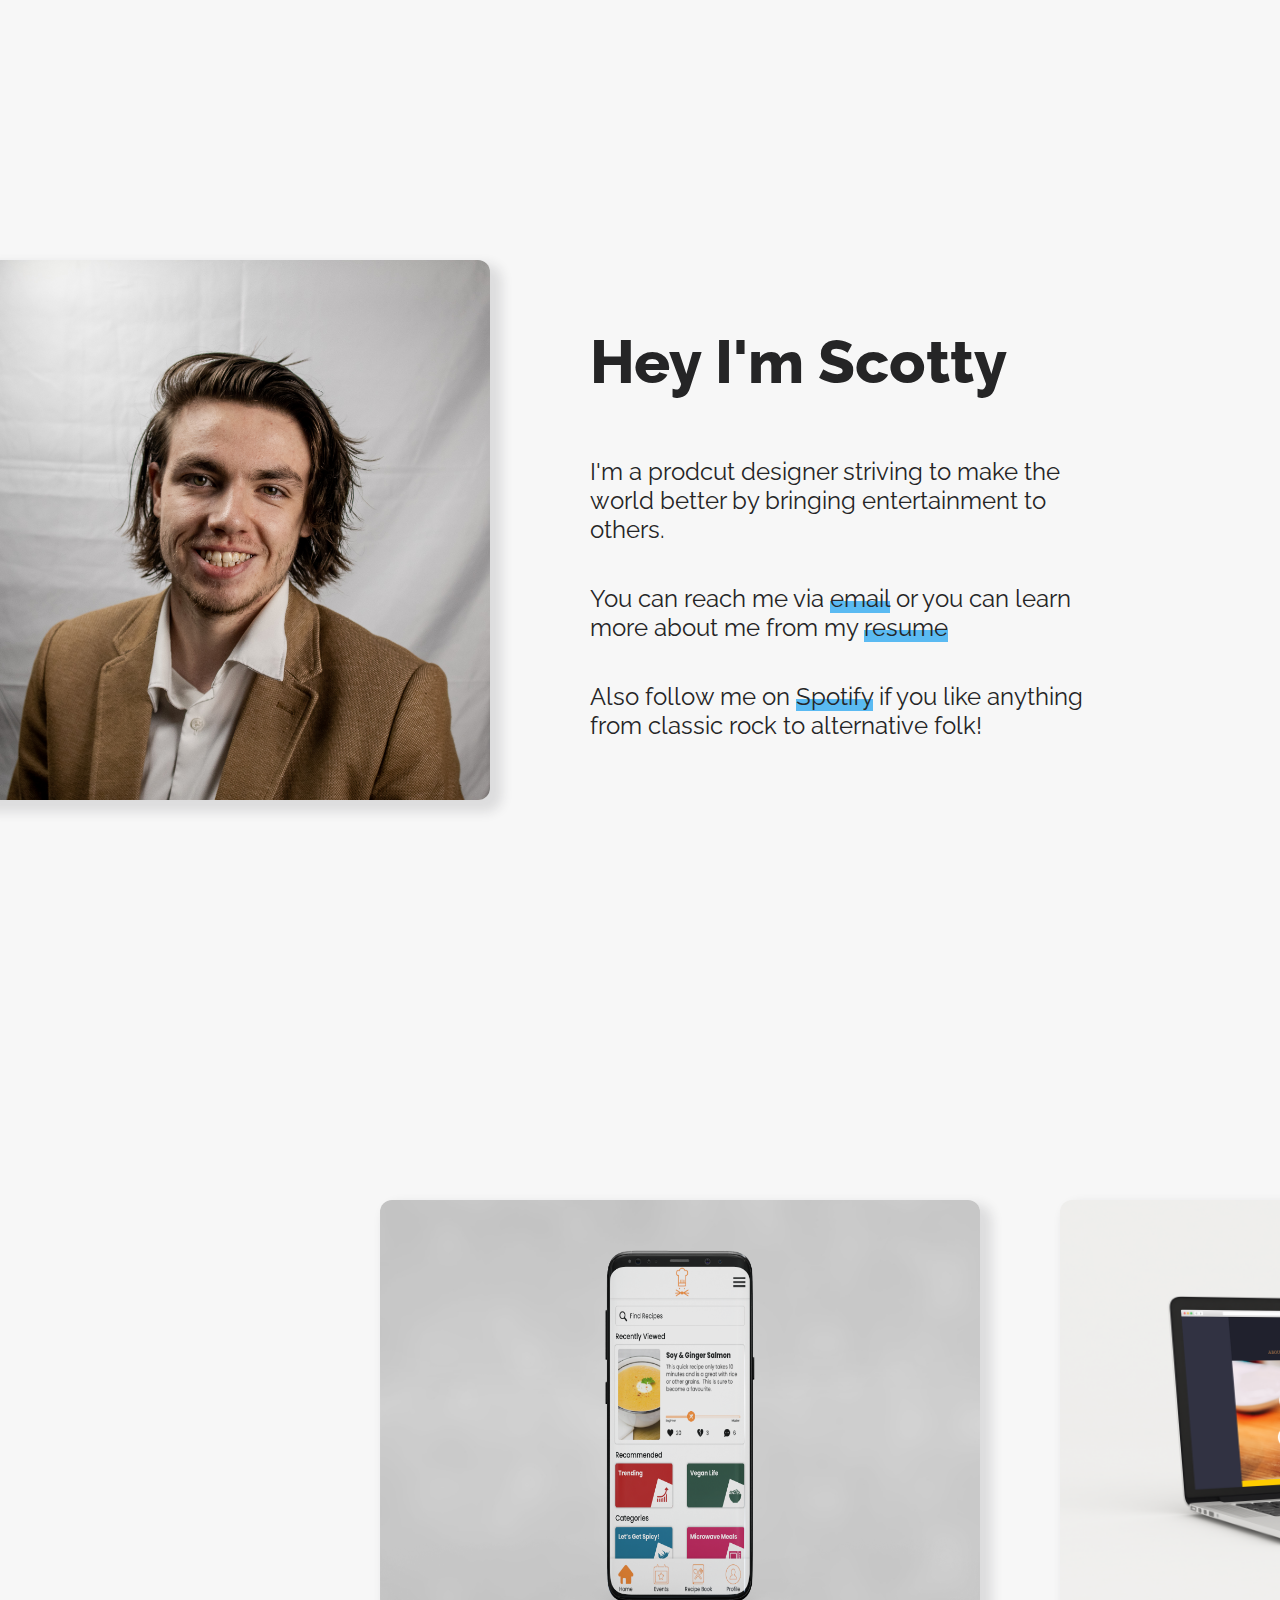
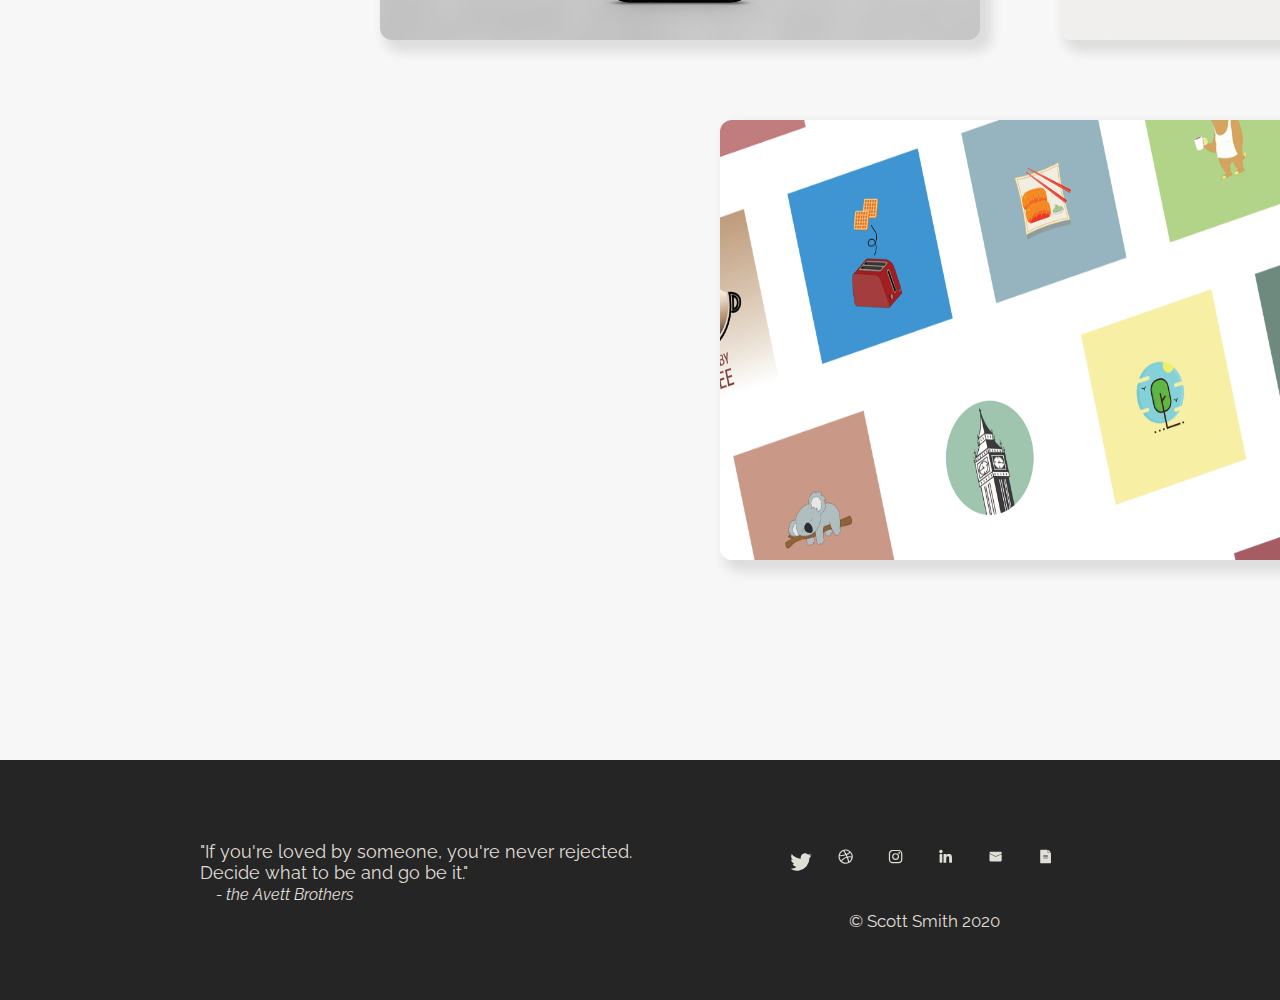
==== commit e03b880e: "finalized landing page and added images to first casw study" ====
--- a/index.html
+++ b/index.html
@@ -12,28 +12,36 @@
       <div class="bio-container">
       <h1 class="bold">Hey I'm Scotty</h1>
           <h2 class="bioP p1">I'm a prodcut designer striving to make the world better by bringing entertainment to others.</h2>
-          <h2 class="bioP p2">You can reach me via <span class="mailer"><a href="mailto:sa9smith@uwaterloo.ca?subject=contact">email</a></span> or you can learn more about me from my <span class="resumer"><a href="#">resume</a></span> </h2>
-          <h2 class="bioP p3">Also follow me on <span class="spotify"><a class="spotify" href="#">Spotify</a></span> if you like anything from classic rock to alternative folk!</h2>
+          <h2 class="bioP p2">You can reach me via <span class="mailer"><a href="mailto:sa9smith@uwaterloo.ca?subject=contact">email</a></span> or you can learn more about me from my <span class="resumer"><a href="images/Scott-Smith-Resume-2020.pdf" target="_blank">resume</a></span> </h2>
+          <h2 class="bioP p3">Also follow me on <span class="spotify"><a class="spotify" href="https://open.spotify.com/user/swiggityswack?si=m6xf6HqyRrW2QRGPIooibg" target="_blank">Spotify</a></span> if you like anything from classic rock to alternative folk!</h2>
         <div class="bio-photo-container">
-          <img  class="bio-photo" src="images/day 191.png" alt="Photo of Scotty Smith">
+          <img  class="bio-photo" src="images/Scott-headshot.jpg" alt="Photo of Scotty Smith">
         </div>
     </div>
     </div>
 
 <!-- this shit is the case studies -->
+
+
+
+
 <div class="caseStudies">
   <div class="cs-container1">
-    <a href="#"><img class="cs1" src="images/day 191.png" alt="cover image of first casestudy X"></a>
+    <div class="name1 name">UWhiskers</div>
+    <a href="case_study_1/case_study_1.html"><img class="cs1" src="images/uwhiskers_mockup.png" alt="cover image of first casestudy X"></a>
   </div>
   <div class="cs-container2">
-    <a href="#"><img class="cs2"src="images/day 191.png" alt="cover image of second casestudy X"></a>
+    <div class="name2 name">Soup Surreal</div>
+    <a href="#"><img class="cs2"src="images/soup-surreal-mockup.png" alt="cover image of second casestudy X"></a>
   </div>
   <div class="cs-container3">
-  <a href="#"><img class="cs3" src="images/day 191.png" alt="cover image of third casestudy X"></a>
+    <div class="name3 name">Project 365</div>
+  <a href="#"><img class="cs3" src="images/landing-image-P365.png" alt="cover image of third casestudy X"></a>
   </div>
-  <div class="cs-container4">
+  <!-- <div class="cs-container4">
+<div class="name4 name"> Name </div>
     <a href="#"><img class="cs4" src="images/day 191.png" alt="cover image of fourth casestudy X"></a>
-  </div>
+  </div> -->
 </div>
 
 <footer>
@@ -42,15 +50,15 @@
   </div>
   <div class="social-foot">
 
-    <a href="https://twitter.com/RiskiestBiscut"><svg id="twitter" xmlns="http://www.w3.org/2000/svg" viewBox="0 0 100 100"><path class="social" d="M85,28.88c-1.65,1.69-3.22,3.49-5,5.05a4.5,4.5,0,0,0-1.81,3.73,41.28,41.28,0,0,1-34,40.63A40,40,0,0,1,15,72.61a30,30,0,0,0,20.07-5.74,64.9,64.9,0,0,1-7.65-3.54,11.43,11.43,0,0,1-4.94-6.77l5.32-.35c-6.51-2.77-10.26-7.27-10.69-14.29l5.79.93c-3.8-3.57-6.22-7.76-5.55-13.17a57.39,57.39,0,0,1,1.52-6.22c8.28,9.46,18,14.66,30.28,15.5a43.66,43.66,0,0,1,0-5.49c1.38-10.74,14.27-16.2,22.88-9.59,2,1.52,3.58,1.77,5.69.84,1.7-.74,3.46-1.34,5.2-2l0,0-4.15,7.15,5.84-1.42Z"/></svg></a>
+    <a href="https://twitter.com/RiskiestBiscut" target="_blank"><svg id="twitter" xmlns="http://www.w3.org/2000/svg" viewBox="0 0 100 100"><path class="social" d="M85,28.88c-1.65,1.69-3.22,3.49-5,5.05a4.5,4.5,0,0,0-1.81,3.73,41.28,41.28,0,0,1-34,40.63A40,40,0,0,1,15,72.61a30,30,0,0,0,20.07-5.74,64.9,64.9,0,0,1-7.65-3.54,11.43,11.43,0,0,1-4.94-6.77l5.32-.35c-6.51-2.77-10.26-7.27-10.69-14.29l5.79.93c-3.8-3.57-6.22-7.76-5.55-13.17a57.39,57.39,0,0,1,1.52-6.22c8.28,9.46,18,14.66,30.28,15.5a43.66,43.66,0,0,1,0-5.49c1.38-10.74,14.27-16.2,22.88-9.59,2,1.52,3.58,1.77,5.69.84,1.7-.74,3.46-1.34,5.2-2l0,0-4.15,7.15,5.84-1.42Z"/></svg></a>
 
-    <a href="https://dribbble.com/Churisu"><svg id="dribble" xmlns="http://www.w3.org/2000/svg" viewBox="0 0 100 100"><defs></defs><path class="social" d="M87.1,44.75c-2.46-14.4-10.43-24.58-24-29.73C50.29,10.2,38.13,12.2,27.19,20.41a35.64,35.64,0,0,0-13.86,22,36.37,36.37,0,0,0,6.88,30.31,36.59,36.59,0,0,0,22.11,14c1.37.3,2.79.44,4.18.66a2.19,2.19,0,0,1,.43.15h5.86c.53-.09,1.06-.21,1.6-.27A37.56,37.56,0,0,0,86.73,57.62c.28-1.35.41-2.74.62-4.11a1.61,1.61,0,0,1,.15-.36v-6C87.37,46.35,87.24,45.55,87.1,44.75Zm-33.95-26a31.21,31.21,0,0,1,17,7.19c-3,3.17-10.5,7.86-15.89,10L43.71,19.28A28,28,0,0,1,53.15,18.77ZM37.38,21.28A147.51,147.51,0,0,1,48.33,38.15a100.44,100.44,0,0,1-28.85,4.61A31.3,31.3,0,0,1,37.38,21.28ZM18.56,48.79a105,105,0,0,0,32.65-5.22l3.22,6.85C43,54.28,33.7,61.14,26,70.38A31.62,31.62,0,0,1,18.56,48.79ZM30.38,74.61c7.06-9,17-15.77,26.26-18.56,1.5,2.69,5,15.07,6.35,22.56C54.53,83,40.83,83.05,30.38,74.61Zm38.16.87a126.31,126.31,0,0,0-5.91-20.9,47.31,47.31,0,0,1,18.44.62A31.74,31.74,0,0,1,68.54,75.48ZM60.4,48.91l-3.48-7.54a62.7,62.7,0,0,0,17.46-11,30.82,30.82,0,0,1,7.06,18.79A53.8,53.8,0,0,0,60.4,48.91Z"/></svg></a>
+    <a href="https://dribbble.com/Churisu" target="_blank"><svg id="dribble" xmlns="http://www.w3.org/2000/svg" viewBox="0 0 100 100"><defs></defs><path class="social" d="M87.1,44.75c-2.46-14.4-10.43-24.58-24-29.73C50.29,10.2,38.13,12.2,27.19,20.41a35.64,35.64,0,0,0-13.86,22,36.37,36.37,0,0,0,6.88,30.31,36.59,36.59,0,0,0,22.11,14c1.37.3,2.79.44,4.18.66a2.19,2.19,0,0,1,.43.15h5.86c.53-.09,1.06-.21,1.6-.27A37.56,37.56,0,0,0,86.73,57.62c.28-1.35.41-2.74.62-4.11a1.61,1.61,0,0,1,.15-.36v-6C87.37,46.35,87.24,45.55,87.1,44.75Zm-33.95-26a31.21,31.21,0,0,1,17,7.19c-3,3.17-10.5,7.86-15.89,10L43.71,19.28A28,28,0,0,1,53.15,18.77ZM37.38,21.28A147.51,147.51,0,0,1,48.33,38.15a100.44,100.44,0,0,1-28.85,4.61A31.3,31.3,0,0,1,37.38,21.28ZM18.56,48.79a105,105,0,0,0,32.65-5.22l3.22,6.85C43,54.28,33.7,61.14,26,70.38A31.62,31.62,0,0,1,18.56,48.79ZM30.38,74.61c7.06-9,17-15.77,26.26-18.56,1.5,2.69,5,15.07,6.35,22.56C54.53,83,40.83,83.05,30.38,74.61Zm38.16.87a126.31,126.31,0,0,0-5.91-20.9,47.31,47.31,0,0,1,18.44.62A31.74,31.74,0,0,1,68.54,75.48ZM60.4,48.91l-3.48-7.54a62.7,62.7,0,0,0,17.46-11,30.82,30.82,0,0,1,7.06,18.79A53.8,53.8,0,0,0,60.4,48.91Z"/></svg></a>
 
-    <a href="https://www.instagram.com/scottysstuff/"><svg id="instagram" xmlns="http://www.w3.org/2000/svg" viewBox="0 0 100 100"><defs></defs><path class="social" d="M84.37,29.55a19,19,0,0,0-14.18-14c-.88-.24-1.79-.38-2.68-.56H32.39c-.94.21-1.89.37-2.81.63-7.33,2.08-12,6.81-14,14.17a19.76,19.76,0,0,0-.56,4.86c-.05,10.22-.1,20.45,0,30.67.08,8.4,4.06,14.44,11.65,18A18,18,0,0,0,34.53,85c10.32,0,20.64.1,31,0,8.37-.1,14.39-4.12,17.92-11.7a31.92,31.92,0,0,0,1.43-5.09,2.83,2.83,0,0,1,.17-.4V32.35C84.79,31.42,84.63,30.47,84.37,29.55ZM78.8,50.05c0,5.06,0,10.11,0,15.17a13.17,13.17,0,0,1-2.44,8,12.92,12.92,0,0,1-10.94,5.53q-15.4,0-30.81,0A12.88,12.88,0,0,1,22,69.83a14.53,14.53,0,0,1-.71-4.55c-.06-10.2,0-20.4,0-30.6a12.94,12.94,0,0,1,9-12.75,14.86,14.86,0,0,1,4.55-.7c10.18-.06,20.36,0,30.54,0a13.11,13.11,0,0,1,12.8,8.92,13.9,13.9,0,0,1,.71,4.7Z"/><path class="social" d="M73.36,31.26a4.56,4.56,0,1,1-4.55-4.55A4.59,4.59,0,0,1,73.36,31.26Z"/><path class="social" d="M50,32A18,18,0,1,0,68.05,50,18.1,18.1,0,0,0,50,32Zm0,29.84A11.81,11.81,0,1,1,61.83,50,11.82,11.82,0,0,1,50,61.79Z"/></svg></a>
+    <a href="https://www.instagram.com/scottysstuff/" target="_blank"><svg id="instagram" xmlns="http://www.w3.org/2000/svg" viewBox="0 0 100 100"><defs></defs><path class="social" d="M84.37,29.55a19,19,0,0,0-14.18-14c-.88-.24-1.79-.38-2.68-.56H32.39c-.94.21-1.89.37-2.81.63-7.33,2.08-12,6.81-14,14.17a19.76,19.76,0,0,0-.56,4.86c-.05,10.22-.1,20.45,0,30.67.08,8.4,4.06,14.44,11.65,18A18,18,0,0,0,34.53,85c10.32,0,20.64.1,31,0,8.37-.1,14.39-4.12,17.92-11.7a31.92,31.92,0,0,0,1.43-5.09,2.83,2.83,0,0,1,.17-.4V32.35C84.79,31.42,84.63,30.47,84.37,29.55ZM78.8,50.05c0,5.06,0,10.11,0,15.17a13.17,13.17,0,0,1-2.44,8,12.92,12.92,0,0,1-10.94,5.53q-15.4,0-30.81,0A12.88,12.88,0,0,1,22,69.83a14.53,14.53,0,0,1-.71-4.55c-.06-10.2,0-20.4,0-30.6a12.94,12.94,0,0,1,9-12.75,14.86,14.86,0,0,1,4.55-.7c10.18-.06,20.36,0,30.54,0a13.11,13.11,0,0,1,12.8,8.92,13.9,13.9,0,0,1,.71,4.7Z"/><path class="social" d="M73.36,31.26a4.56,4.56,0,1,1-4.55-4.55A4.59,4.59,0,0,1,73.36,31.26Z"/><path class="social" d="M50,32A18,18,0,1,0,68.05,50,18.1,18.1,0,0,0,50,32Zm0,29.84A11.81,11.81,0,1,1,61.83,50,11.82,11.82,0,0,1,50,61.79Z"/></svg></a>
 
-    <a href="https://www.linkedin.com/in/scott-smith-44035714a/"><svg id="linkedIn" xmlns="http://www.w3.org/2000/svg" viewBox="0 0 100 100"><defs></defs><path class="social" d="M83.45,78.34c0,2.62-.53,3.14-3.13,3.15s-5.5,0-8.25,0S68.78,81,68.78,78.1c0-6.49,0-13,0-19.49A24.94,24.94,0,0,0,68.05,53a6,6,0,0,0-5.36-4.76,6.93,6.93,0,0,0-7.18,3,12.89,12.89,0,0,0-2,7.42q0,9.46,0,18.92c0,3.73-.2,3.94-3.86,3.94-2.62,0-5.24,0-7.86,0a2.25,2.25,0,0,1-2.59-2.57V39.19a2.28,2.28,0,0,1,2.57-2.6c2.94,0,5.88,0,8.82,0,2.31,0,2.85.57,2.91,2.81,0,.67,0,1.34,0,2.65,2.66-3.61,5.79-5.56,9.62-5.85a31.46,31.46,0,0,1,8.94.35c6.13,1.35,9.33,5.84,10.35,11.69a91,91,0,0,1,1,12.9C83.58,66.87,83.46,72.6,83.45,78.34Z"/><path class="social" d="M32.9,39.6q0,19.45,0,38.93c0,2.21-.78,2.94-3,3-2.75,0-5.5,0-8.24,0-2.39,0-3.07-.67-3.08-3.07,0-6.49,0-13,0-19.47s0-12.72,0-19.08c0-2.65.63-3.27,3.28-3.29s5.37,0,8,0C32.1,36.61,32.89,37.39,32.9,39.6Z"/><path class="social" d="M34.9,23.7a9.2,9.2,0,1,1-9.17-9.2A9.08,9.08,0,0,1,34.9,23.7Z"/></svg></a>
-    <a href="mailto:sa9smith@uwaterloo.ca?subject=contact"><svg id="mail" xmlns="http://www.w3.org/2000/svg" viewBox="0 0 100 100"><defs></defs><path class="social" d="M81.72,38.67v30.8c0,3.24-2.22,5.87-5,5.87H23.26c-2.76,0-5-2.63-5-5.87v-33c0-.91.79-1.52,1.49-1.15L50,51.25,80.28,37.5C81,37.19,81.72,37.79,81.72,38.67Z"/><path class="social" d="M81.72,30.52v3A1.27,1.27,0,0,1,81,34.66L50,48.75,18.91,32.38a1.28,1.28,0,0,1-.63-1.14v-.72c0-3.23,2.22-5.86,5-5.86H76.74C79.5,24.66,81.72,27.29,81.72,30.52Z"/></svg></a>
-    <a href="#"><svg id="resume" xmlns="http://www.w3.org/2000/svg" viewBox="0 0 100 100"><defs></defs><path class="social" d="M76.2,29.73H65.27A2.25,2.25,0,0,1,63,27.48V16.55a1.16,1.16,0,0,1,2-.82l12,12A1.16,1.16,0,0,1,76.2,29.73Z"/><path class="social" d="M75.72,31.45H63.78A2.47,2.47,0,0,1,61.31,29V17.11A2.35,2.35,0,0,0,59,14.78H24.21A2.27,2.27,0,0,0,21.94,17V82.53a2.24,2.24,0,0,0,2.25,2.25H75.81a2.24,2.24,0,0,0,2.25-2.25V33.79A2.34,2.34,0,0,0,75.72,31.45ZM62,57.46a1,1,0,0,1-1,1H39a1,1,0,0,1-1-1v-.67a1,1,0,0,1,1-1H61a1,1,0,0,1,1,1Zm0-7.09a1,1,0,0,1-1,1H39a1,1,0,0,1-1-1V49.7a1,1,0,0,1,1-1H61a1,1,0,0,1,1,1Zm0-7.09a1,1,0,0,1-1,1H39a1,1,0,0,1-1-1v-.66a1,1,0,0,1,1-1H61a1,1,0,0,1,1,1Z"/></svg></a>
+    <a href="https://www.linkedin.com/in/scott-smith-44035714a/" target="_blank"><svg id="linkedIn" xmlns="http://www.w3.org/2000/svg" viewBox="0 0 100 100"><defs></defs><path class="social" d="M83.45,78.34c0,2.62-.53,3.14-3.13,3.15s-5.5,0-8.25,0S68.78,81,68.78,78.1c0-6.49,0-13,0-19.49A24.94,24.94,0,0,0,68.05,53a6,6,0,0,0-5.36-4.76,6.93,6.93,0,0,0-7.18,3,12.89,12.89,0,0,0-2,7.42q0,9.46,0,18.92c0,3.73-.2,3.94-3.86,3.94-2.62,0-5.24,0-7.86,0a2.25,2.25,0,0,1-2.59-2.57V39.19a2.28,2.28,0,0,1,2.57-2.6c2.94,0,5.88,0,8.82,0,2.31,0,2.85.57,2.91,2.81,0,.67,0,1.34,0,2.65,2.66-3.61,5.79-5.56,9.62-5.85a31.46,31.46,0,0,1,8.94.35c6.13,1.35,9.33,5.84,10.35,11.69a91,91,0,0,1,1,12.9C83.58,66.87,83.46,72.6,83.45,78.34Z"/><path class="social" d="M32.9,39.6q0,19.45,0,38.93c0,2.21-.78,2.94-3,3-2.75,0-5.5,0-8.24,0-2.39,0-3.07-.67-3.08-3.07,0-6.49,0-13,0-19.47s0-12.72,0-19.08c0-2.65.63-3.27,3.28-3.29s5.37,0,8,0C32.1,36.61,32.89,37.39,32.9,39.6Z"/><path class="social" d="M34.9,23.7a9.2,9.2,0,1,1-9.17-9.2A9.08,9.08,0,0,1,34.9,23.7Z"/></svg></a>
+    <a href="mailto:sa9smith@uwaterloo.ca?subject=contact" target="_blank"><svg id="mail" xmlns="http://www.w3.org/2000/svg" viewBox="0 0 100 100"><defs></defs><path class="social" d="M81.72,38.67v30.8c0,3.24-2.22,5.87-5,5.87H23.26c-2.76,0-5-2.63-5-5.87v-33c0-.91.79-1.52,1.49-1.15L50,51.25,80.28,37.5C81,37.19,81.72,37.79,81.72,38.67Z"/><path class="social" d="M81.72,30.52v3A1.27,1.27,0,0,1,81,34.66L50,48.75,18.91,32.38a1.28,1.28,0,0,1-.63-1.14v-.72c0-3.23,2.22-5.86,5-5.86H76.74C79.5,24.66,81.72,27.29,81.72,30.52Z"/></svg></a>
+    <a href="images/Scott-Smith-Resume-2020.pdf" target="_blank"><svg id="resume" xmlns="http://www.w3.org/2000/svg" viewBox="0 0 100 100"><defs></defs><path class="social" d="M76.2,29.73H65.27A2.25,2.25,0,0,1,63,27.48V16.55a1.16,1.16,0,0,1,2-.82l12,12A1.16,1.16,0,0,1,76.2,29.73Z"/><path class="social" d="M75.72,31.45H63.78A2.47,2.47,0,0,1,61.31,29V17.11A2.35,2.35,0,0,0,59,14.78H24.21A2.27,2.27,0,0,0,21.94,17V82.53a2.24,2.24,0,0,0,2.25,2.25H75.81a2.24,2.24,0,0,0,2.25-2.25V33.79A2.34,2.34,0,0,0,75.72,31.45ZM62,57.46a1,1,0,0,1-1,1H39a1,1,0,0,1-1-1v-.67a1,1,0,0,1,1-1H61a1,1,0,0,1,1,1Zm0-7.09a1,1,0,0,1-1,1H39a1,1,0,0,1-1-1V49.7a1,1,0,0,1,1-1H61a1,1,0,0,1,1,1Zm0-7.09a1,1,0,0,1-1,1H39a1,1,0,0,1-1-1v-.66a1,1,0,0,1,1-1H61a1,1,0,0,1,1,1Z"/></svg></a>
 </div>
   <div class="copyright">
     <h5 class="copy-text"> &copy; Scott Smith 2020</h5>
--- a/styles/styles.css
+++ b/styles/styles.css
@@ -11,6 +11,154 @@
   padding: 0;
 }
 
+a {
+  text-decoration: none;
+  color: inherit;
+}
+
+footer {
+  height: 8em;
+  background-color: #252526;
+  padding: 2em;
+  display: grid;
+  grid-template-columns: 8em 1fr 1fr 8em;
+  grid-template-rows: 6em 1fr 1fr aut0;
+
+}
+
+.quote {
+  grid-column: 2;
+  grid-row: 2;
+  justify-self: start;
+  color: #E0DFD7;
+  margin-top: 1.1em;
+}
+
+.quote-text {
+  font-size: 0.9em;
+  font-weight: 400;
+}
+
+.quote-name {
+  font-size: 0.9em;
+  font-weight: 400;
+margin-left: 1em;
+
+}
+
+.copyright {
+  grid-column: 3;
+  grid-row: 3;
+  justify-self: end;
+  margin: -2em 4em 0 -4em;
+  color: #E0DFD7;
+}
+
+.copy-text {
+  font-weight: 400;
+}
+
+.social-foot {
+  grid-column: 3;
+  grid-row: 2;
+  justify-self: end;
+  display: grid;
+  grid-template-columns: repeat(6, 2.5em);
+  margin: 2em 0 -2em 0 ;
+}
+
+#twitter {
+  grid-column: 1;
+  justify-self: center;
+  width: 1.5em;
+  height: auto;
+  fill: #E0DFD7;
+  padding: 0.3em;
+  transition: 0.4s;
+}
+
+#twitter:hover {
+  margin-top: -0.3em;
+  fill: #A6A5A2;
+  transition: 0.4s;
+}
+#linkedIn {
+  grid-column: 2;
+  justify-self: center;
+  width: 1.5vw;
+  height: auto;
+  fill: #E0DFD7;
+  padding: 0.3em;
+  transition: 0.4s;
+
+}
+#linkedIn:hover {
+  margin-top: -0.3em;
+  fill: #A6A5A2;
+  transition: 0.4s;
+}
+#dribble {
+  grid-column: 3;
+  justify-self: center;
+  width: 1.5vw;
+  height: auto;
+  fill: #E0DFD7;
+  padding: 0.3em;
+  transition: 0.4s;
+
+}
+#dribble:hover {
+  margin-top: -0.3em;
+  fill: #A6A5A2;
+  transition: 0.4s;
+}
+#instagram {
+  grid-column: 4;
+  justify-self: center;
+  width: 1.5vw;
+  height: auto;
+  fill: #E0DFD7;
+  padding: 0.3em;
+  transition: 0.4s;
+
+}
+#instagram:hover {
+  margin-top: -0.3em;
+  fill: #A6A5A2;
+  transition: 0.4s;
+}
+#mail {
+  grid-column: 5;
+  justify-self: center;
+  width: 1.5vw;
+  height: auto;
+  fill: #E0DFD7;
+  padding: 0.3em;
+  transition: 0.4s;
+
+}
+#mail:hover {
+  margin-top: -0.3em;
+  fill: #A6A5A2;
+  transition: 0.4s;
+}
+#resume {
+  grid-column: 6;
+  justify-self: center;
+  width: 1.5vw;
+  height: auto;
+  fill: #E0DFD7;
+  padding: 0.3em;
+  transition: 0.4s;
+
+}
+#resume:hover {
+  margin-top: -0.3em;
+  fill: #A6A5A2;
+  transition: 0.4s;
+}
+
+/* landing page */
 /* header/bio styles */
 .bio {
   height: 60em;
@@ -68,11 +216,6 @@
 
 }
 
-a {
-  text-decoration: none;
-  color: inherit;
-}
-
 .spotify {
   background: linear-gradient(180deg, rgba(255, 255, 255, 0) 60%, #5ABAF2 40%);
   transition: 0.2s;
@@ -109,7 +252,7 @@
 
 .bio-photo {
   height: 27em;
-  width: 18em;
+  width: auto;
   border-radius: 0.6em;
   box-shadow: 0.4em 0.4em 0.6em 0.2em rgba(37, 37, 38, 0.12);
 
@@ -125,6 +268,8 @@
   grid-template-rows: 22em 22em;
   grid-gap: 4em 4em;
   margin-bottom: 14em;
+  z-index: 2;
+  position: relative;
 }
 
 
@@ -189,9 +334,74 @@
   box-shadow: 0.4em 0.4em 0.6em 0.4em rgba(37, 37, 38, 0.12);
   transition: 0.4s
 }
+.name1 {
+position: absolute;
+padding: 0.2em 0.5em;
+top: 16em;
+left: -6em;
+border-radius: 0.2em;
+transition: 0.4s;
+opacity: 0;
+}
+.cs-container1:hover > .name1 {
+  opacity: 1;
+  left: -2em;
+  transition: 0.4s;
+}
+.name2 {
+  position: absolute;
+  padding: 0.2em 0.5em;
+  top: 16em;
+  left: -6em;
+  border-radius: 0.2em;
+  transition: 0.4s;
+  opacity: 0;
+}
+.cs-container2:hover > .name2 {
+  opacity: 1;
+  left: -2em;
+  transition: 0.4s;
+}
+.name3 {
+  position: absolute;
+  padding: 0.2em 0.5em;
+  top: 16em;
+  left: -6em;
+  border-radius: 0.2em;
+  transition: 0.4s;
+  opacity: 0;
+
+}
+.cs-container3:hover > .name3 {
+  opacity: 1;
+  left: -2em;
+  transition: 0.4s;
+}
+.name4 {
+  position: absolute;
+  padding: 0.2em 0.5em;
+  top: 16em;
+  left: -6em;
+  border-radius: 0.2em;
+  transition: 0.4s;
+  opacity: 0;
+}
+.cs-container4:hover > .name4 {
+  opacity: 1;
+  left: -2em;
+  transition: 0.4s;
+}
+
+.name {
+  z-index: 10;
+  background: #252526;
+  color: #E0DFD7;
+  display: inline-block;
+  position: absolute;
+}
 
 .cs-container1 {
-
+position: relative;
   grid-column: 2;
   grid-row: 1;
   justify-self: end;
@@ -199,166 +409,29 @@
 
 
 .cs-container2 {
+  position: relative;
   grid-column: 3;
   grid-row: 1;
   justify-self: start;
 }
 .cs-container3 {
-  grid-column: 2;
-  grid-row: 2;
-  justify-self: end;
-
-}
-.cs-container4 {
-  grid-column: 3;
-  grid-row: 2;
-  justify-self: start;
-
-}
+  position: relative;
+  grid-column: 2 / span 2;
+  grid-row: 2;
+  justify-self: center;
+
+}
+/* .cs-container4 {
+  position: relative;
+  grid-column: 3;
+  grid-row: 2;
+  justify-self: start;
+
+} */
 
 /* footer styles */
 
-footer {
-  height: 8em;
-  background-color: #252526;
-  padding: 2em;
-  display: grid;
-  grid-template-columns: 8em 1fr 1fr 8em;
-  grid-template-rows: 6em 1fr 1fr aut0;
-
-}
-
-.quote {
-  grid-column: 2;
-  grid-row: 2;
-  justify-self: start;
-  color: #E0DFD7;
-  margin-top: 1.1em;
-}
-
-.quote-text {
-  font-size: 0.9em;
-  font-weight: 400;
-}
-
-.quote-name {
-  font-size: 0.9em;
-  font-weight: 400;
-margin-left: 1em;
-
-}
-
-.copyright {
-  grid-column: 3;
-  grid-row: 3;
-  justify-self: end;
-  margin: -2em 4em 0 -4em;
-  color: #E0DFD7;
-}
-
-.copy-text {
-  font-weight: 400;
-}
-
-.social-foot {
-  grid-column: 3;
-  grid-row: 2;
-  justify-self: end;
-  display: grid;
-  grid-template-columns: repeat(6, 2.5em);
-  margin: 2em 0 -2em 0 ;
-}
-
-#twitter {
-  grid-column: 1;
-  justify-self: center;
-  width: 1.5em;
-  height: auto;
-  fill: #E0DFD7;
-  padding: 0.3em;
-  transition: 0.4s;
-}
-
-#twitter:hover {
-  margin-top: -0.3em;
-  fill: #A6A5A2;
-  transition: 0.4s;
-}
-#linkedIn {
-  grid-column: 2;
-  justify-self: center;
-  width: 1.5vw;
-  height: auto;
-  fill: #E0DFD7;
-  padding: 0.3em;
-  transition: 0.4s;
-
-}
-#linkedIn:hover {
-  margin-top: -0.3em;
-  fill: #A6A5A2;
-  transition: 0.4s;
-}
-#dribble {
-  grid-column: 3;
-  justify-self: center;
-  width: 1.5vw;
-  height: auto;
-  fill: #E0DFD7;
-  padding: 0.3em;
-  transition: 0.4s;
-
-}
-#dribble:hover {
-  margin-top: -0.3em;
-  fill: #A6A5A2;
-  transition: 0.4s;
-}
-#instagram {
-  grid-column: 4;
-  justify-self: center;
-  width: 1.5vw;
-  height: auto;
-  fill: #E0DFD7;
-  padding: 0.3em;
-  transition: 0.4s;
-
-}
-#instagram:hover {
-  margin-top: -0.3em;
-  fill: #A6A5A2;
-  transition: 0.4s;
-}
-#mail {
-  grid-column: 5;
-  justify-self: center;
-  width: 1.5vw;
-  height: auto;
-  fill: #E0DFD7;
-  padding: 0.3em;
-  transition: 0.4s;
-
-}
-#mail:hover {
-  margin-top: -0.3em;
-  fill: #A6A5A2;
-  transition: 0.4s;
-}
-#resume {
-  grid-column: 6;
-  justify-self: center;
-  width: 1.5vw;
-  height: auto;
-  fill: #E0DFD7;
-  padding: 0.3em;
-  transition: 0.4s;
-
-}
-#resume:hover {
-  margin-top: -0.3em;
-  fill: #A6A5A2;
-  transition: 0.4s;
-}
+
 
 
 @media screen and (min-width: 900px) {
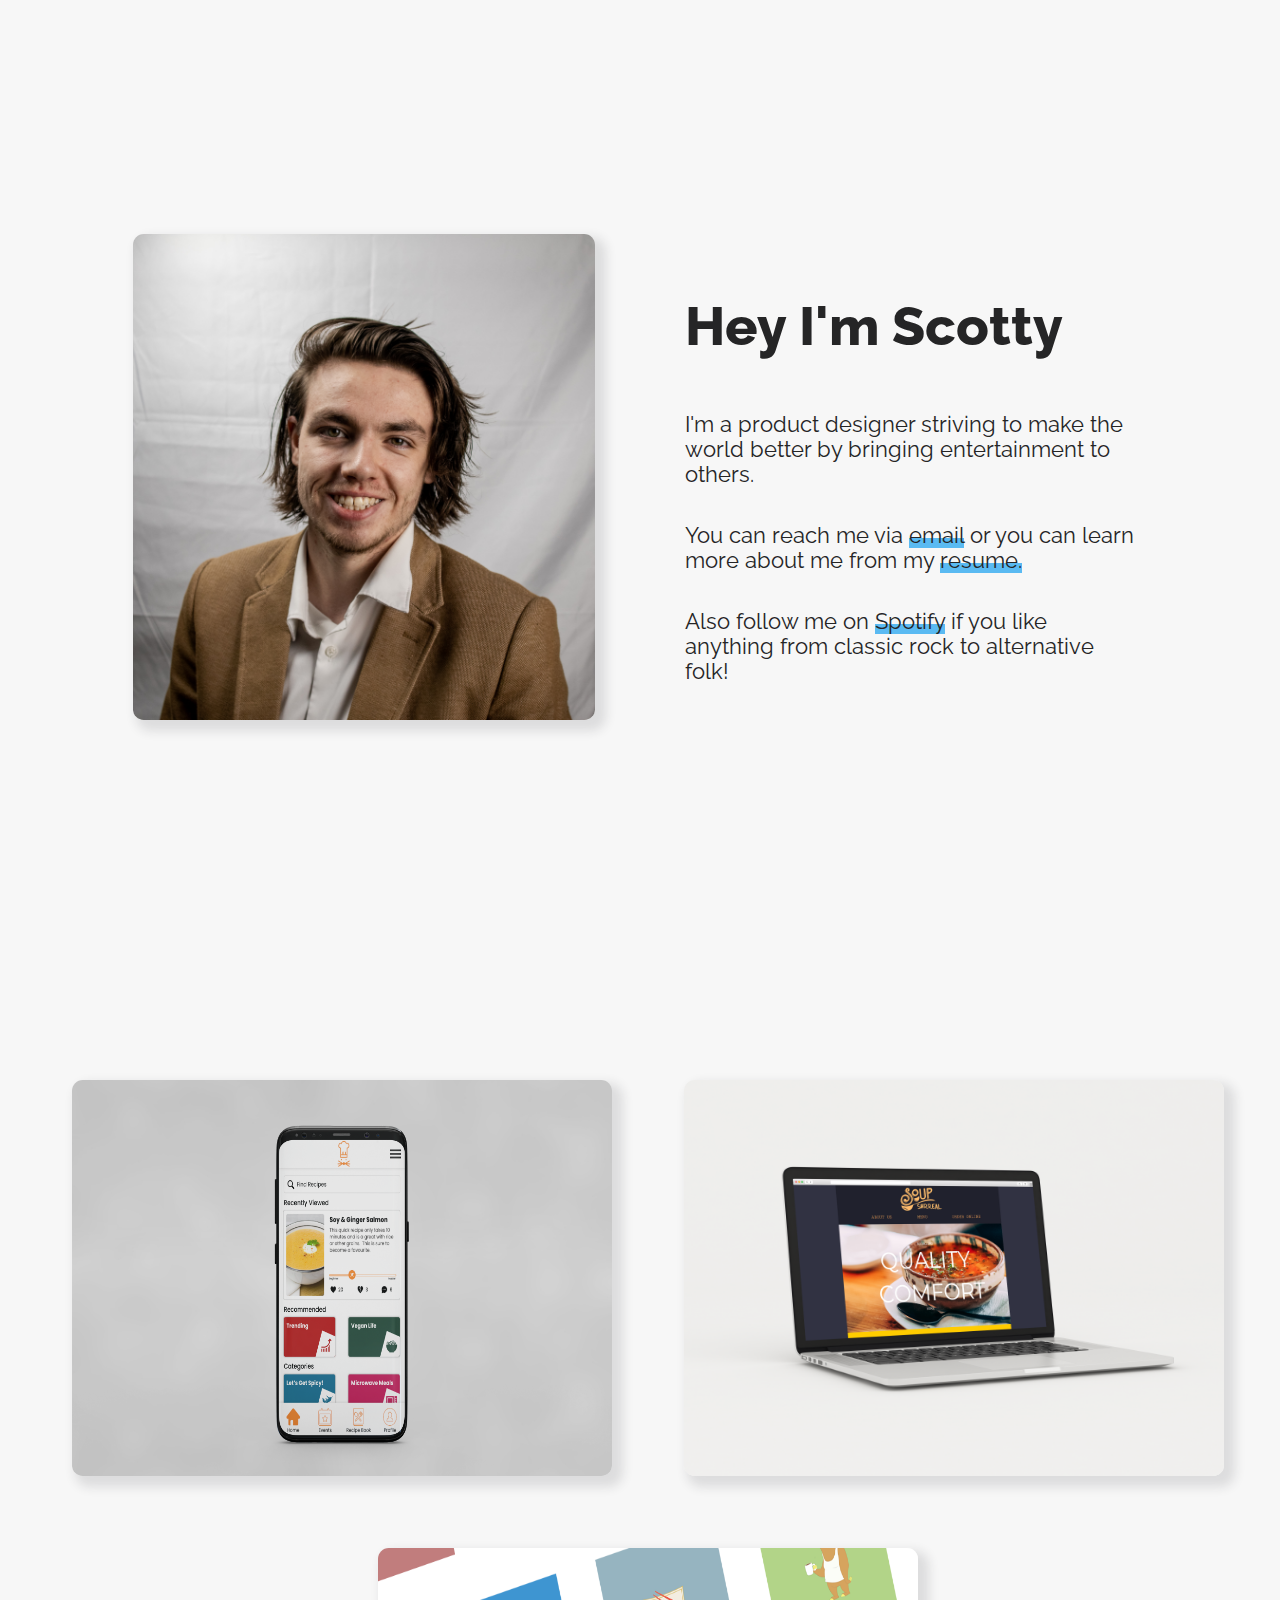
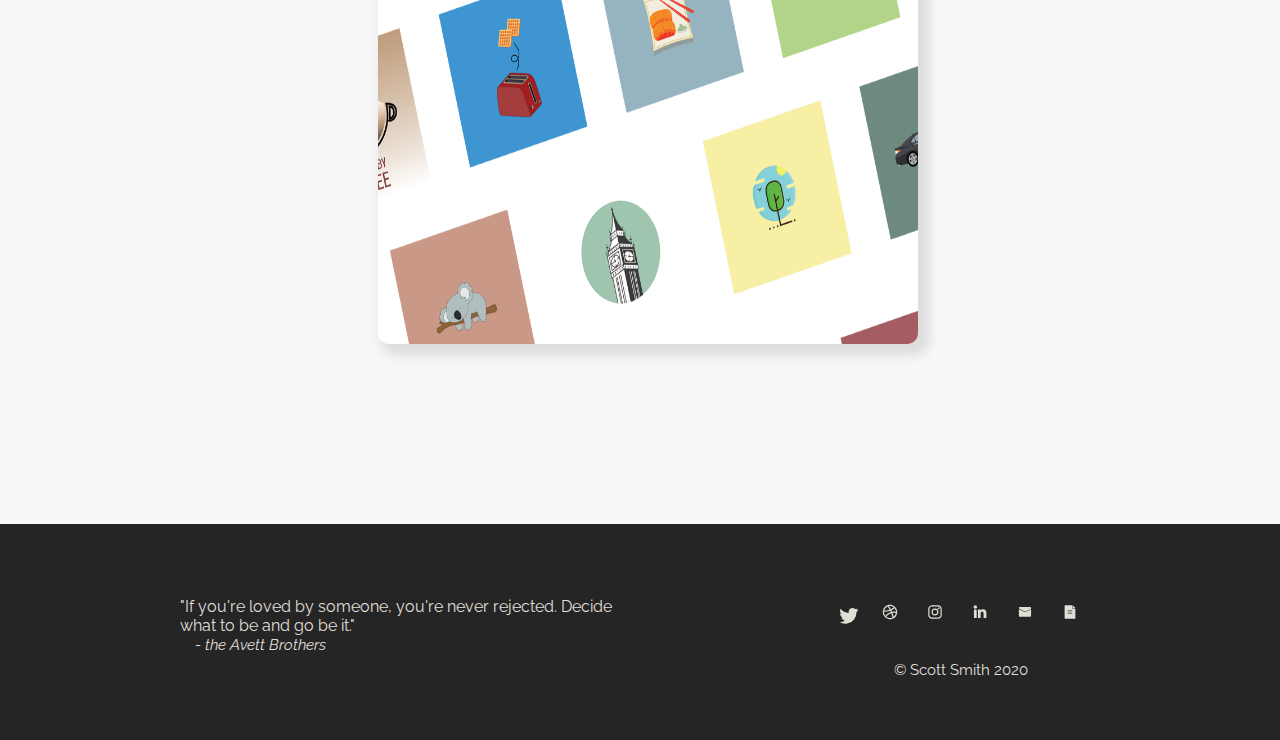
==== commit 5416fa57: "updated all files" ====
--- a/index.html
+++ b/index.html
@@ -5,14 +5,17 @@
     <title>scottysmith</title>
     <link rel="stylesheet" href="styles/styles.css">
     <link href="https://fonts.googleapis.com/css2?family=Raleway:wght@400;800&display=swap" rel="stylesheet">
+    <meta name="viewport" content="width=device-width,initial-scale=1,maximum-scale=1,user-scalable=no">
+<meta http-equiv="X-UA-Compatible" content="IE=edge,chrome=1">
+<meta name="HandheldFriendly" content="true">
   </head>
   <body>
     <!-- this shit is the intro bio -->
     <div class="bio">
       <div class="bio-container">
       <h1 class="bold">Hey I'm Scotty</h1>
-          <h2 class="bioP p1">I'm a prodcut designer striving to make the world better by bringing entertainment to others.</h2>
-          <h2 class="bioP p2">You can reach me via <span class="mailer"><a href="mailto:sa9smith@uwaterloo.ca?subject=contact">email</a></span> or you can learn more about me from my <span class="resumer"><a href="images/Scott-Smith-Resume-2020.pdf" target="_blank">resume</a></span> </h2>
+          <h2 class="bioP p1">I'm a product designer striving to make the world better by bringing entertainment to others.</h2>
+          <h2 class="bioP p2">You can reach me via <span class="mailer"><a href="mailto:sa9smith@uwaterloo.ca?subject=contact">email</a></span> or you can learn more about me from my <span class="resumer"><a href="images/Scott-Smith-Resume-2020.pdf" target="_blank">resume.</a></span> </h2>
           <h2 class="bioP p3">Also follow me on <span class="spotify"><a class="spotify" href="https://open.spotify.com/user/swiggityswack?si=m6xf6HqyRrW2QRGPIooibg" target="_blank">Spotify</a></span> if you like anything from classic rock to alternative folk!</h2>
         <div class="bio-photo-container">
           <img  class="bio-photo" src="images/Scott-headshot.jpg" alt="Photo of Scotty Smith">
@@ -32,11 +35,11 @@
   </div>
   <div class="cs-container2">
     <div class="name2 name">Soup Surreal</div>
-    <a href="#"><img class="cs2"src="images/soup-surreal-mockup.png" alt="cover image of second casestudy X"></a>
+    <a href="case_study_2/case_study_2.html"><img class="cs2"src="images/soup-surreal-mockup.png" alt="cover image of second casestudy X"></a>
   </div>
   <div class="cs-container3">
     <div class="name3 name">Project 365</div>
-  <a href="#"><img class="cs3" src="images/landing-image-P365.png" alt="cover image of third casestudy X"></a>
+  <a href="case_study_3/case_study_3.html"><img class="cs3" src="images/landing-image-P365.png" alt="cover image of third casestudy X"></a>
   </div>
   <!-- <div class="cs-container4">
 <div class="name4 name"> Name </div>
--- a/styles/styles.css
+++ b/styles/styles.css
@@ -1,7 +1,7 @@
 /* Global styles */
 
 html {
-  font-size: 16px;
+  font-size: 12px;
 }
 
 body {
@@ -164,7 +164,7 @@
   height: 60em;
   width: 100%;
   display: grid;
-  grid-template-columns: 8em auto 8em;
+  grid-template-columns: 1fr auto 1fr;
   grid-template-rows: 13em auto;
   color: #252526;
 }
@@ -173,9 +173,9 @@
   width: 45em;
   grid-column: 2;
   grid-row: 2;
-  justify-self: center;
+  justify-content: center;
   display: grid;
-  grid-template-columns: 15em 5em 25em;
+  grid-template-columns: 25em 5em 25em;
   grid-template-rows: 3.5em repeat(4, 1fr) 3.5em;
 }
 
@@ -264,7 +264,7 @@
   height: 44em;
   width: 100%;
   display: grid;
-  grid-template-columns: 15em 1fr 1fr 15em;
+  grid-template-columns: 1.8fr 1fr 1fr 1.8fr;
   grid-template-rows: 22em 22em;
   grid-gap: 4em 4em;
   margin-bottom: 14em;
@@ -421,27 +421,367 @@
   justify-self: center;
 
 }
-/* .cs-container4 {
-  position: relative;
-  grid-column: 3;
+
+
+/* case-study number 1 styles */
+.casestudy-head {
+  width: 100%
+  height: auto;
+  display: grid;
+  grid-template-columns: 15em 1fr 15em;
+  grid-template-rows: 10em 5em 20em;
+}
+.logo {
+  padding-top: 1em;
+ width: 15em;
+ height: auto;
+ grid-column: 2;
+ grid-row: 1;
+ justify-self: center;
+}
+.casestudy-title {
+  grid-column: 2;
   grid-row: 2;
-  justify-self: start;
-
-} */
-
-/* footer styles */
-
-
-
-
-@media screen and (min-width: 900px) {
-  html {
-    font-size: 18px;
-  }
-}
-
+  justify-self: center;
+}
+.casestudy-title-photo {
+  width: 35em;
+  height: auto;
+  grid-column: 2;
+  grid-row: 3;
+  justify-self: center;
+}
+.uwhiskers_mockup_photo {
+  width: 35em;
+  height: auto;
+  border-radius: 1em;
+  box-shadow: 0.4em 0.4em 0.6em 0.2em rgba(37, 37, 38, 0.12);
+}
+.casestudy-background {
+  background-color: #EAEAEA;
+  border-radius: 2em 2em 0 0;
+}
+.main-content {
+  display: grid;
+  grid-template-columns: 2em 1.25fr 1fr 1.25fr 2em;
+  grid-template-rows: 1.5em;
+  grid-auto-rows: minmax(min-content, max-content);
+  grid-row-gap: 5em;
+}
+.main-content p {
+  padding: 0 0 0 0.7em;
+  font-size: 0.9em;
+}
+.main-content img{
+  margin-left: 0.7em;
+  width: 27.9em;
+  height: auto;
+  border-radius: 0.7em;
+}
+.intro-info {
+  grid-column: 3;
+  grid-row: 2;
+  display: grid;
+  grid-auto-rows: minmax(min-conten, max-content);
+  grid-row-gap: 1.7em;
+  font-size: 0.7em;
+}
+.context {
+  grid-column: 3;
+  grid-row: 3;
+  line-height: 1.4em;
+}
+.problem {
+  grid-column: 3;
+  grid-row: 4;
+  line-height: 1.4em;
+
+}
+.vision-statement {
+  grid-column: 3;
+  grid-row: 5;
+  line-height: 1.4em;
+}
+.research {
+  grid-column: 3;
+  grid-row: 6;
+  line-height: 1.4em;
+}
+.experience-map {
+  grid-column: 3;
+  grid-row: 7;
+  line-height: 1.4em;
+}
+.designs  {
+  grid-column: 3;
+  grid-row: 8;
+  line-height: 1.4em;
+}
+.prototyping {
+  grid-column: 3;
+  grid-row: 9;
+  line-height: 1.4em;
+}
+.high-fidelity-mockup {
+  grid-column: 3;
+  grid-row: 10;
+  line-height: 1.4em;
+}
+.takeaways {
+  grid-column: 3;
+  grid-row: 11;
+  line-height: 1.4em;
+}
+.next-buttons {
+  grid-column: 3;
+  grid-row: 12;
+  justify-self: center;
+  margin-bottom: 3em;
+}
+.previous-casestudy {
+  margin: 0 8em 0 -8em;
+  padding: 0.7em;
+  border-radius: 0.6em;
+  border: none;
+  background-color: #252526;
+  color: #F7F6F2;
+  box-shadow: 0.3em 0.3em 0.6em 0.2em rgba(37, 37, 38, 0.12);
+}
+.next-casestudy {
+  margin: 0 -8em 0 8em;
+  padding: 0.7em;
+  border-radius: 0.6em;
+  border: none;
+  background-color: #252526;
+  color: #F7F6F2;
+  box-shadow: 0.3em 0.3em 0.6em 0.2em rgba(37, 37, 38, 0.12);
+}
+.sidebar {
+  position: sticky;
+  top: 8em;
+  z-index: 5;
+  margin: 37em 0 0 4em;
+  white-space:nowrap;
+}
+.side-line {
+  border-left: 0.3em solid black;
+  height: 10.7em;
+  position: absolute;
+  margin-left: -0.7em;
+}
+.sidebar span {
+  white-space: nowrap;
+}
+.side-link:hover {
+  font-size: 1.3em;
+  color: #A6A5A2;
+}
+.ecosystem-link {
+  padding: 0.7em;
+  border-radius: 0.6em;
+  border: none;
+  background-color: #5ABAF2;
+  color: #F7F6F2;
+  box-shadow: 0.3em 0.3em 0.6em 0.2em rgba(37, 37, 38, 0.12);
+
+}
+
+/* casestudy two styles */
+
+.soup_surreal_mockup_photo {
+  width: 32em;
+  height: auto;
+  border-radius: 1em;
+  box-shadow: 0.4em 0.4em 0.6em 0.2em rgba(37, 37, 38, 0.12);
+
+}
+
+.site {
+  grid-column: 3;
+  grid-row: 11;
+  line-height: 1.4em;
+}
+
+.takeaways-soupsurreal {
+  grid-column: 3;
+  grid-row: 12;
+  line-height: 1.4em;
+}
+
+.next-buttons-soupsurreal {
+  grid-column: 3;
+  grid-row: 13;
+  justify-self: center;
+  margin-bottom: 3em;
+}
+.website-link {
+  padding: 0.7em;
+  border-radius: 0.6em;
+  border: none;
+  background-color: #5ABAF2;
+  color: #F7F6F2;
+  box-shadow: 0.3em 0.3em 0.6em 0.2em rgba(37, 37, 38, 0.12);
+}
+.side-line-soup {
+  border-left: 0.3em solid black;
+  height: 9.6em;
+  position: absolute;
+  margin-left: -0.7em;
+}
+
+/* case study 3 styles */
+.pro365_mockup_photo {
+  height: 27em;
+  width: auto;
+  border-radius: 0.6em;
+  box-shadow: 0.4em 0.4em 0.6em 0.2em rgba(37, 37, 38, 0.12);
+}
+.starting-off {
+  grid-column: 3;
+  grid-row: 6;
+  line-height: 1.4em;
+}
+.learning-new-concepts {
+  grid-column: 3;
+  grid-row: 7;
+  line-height: 1.4em;
+}
+.motion-design {
+  grid-column: 3;
+  grid-row: 8;
+  line-height: 1.4em;
+}
+.learning-ui {
+  grid-column: 3;
+  grid-row: 9;
+  line-height: 1.4em;
+}
+.bad-times {
+  grid-column: 3;
+  grid-row: 10;
+  line-height: 1.4em;
+}
+.good-times {
+  grid-column: 3;
+  grid-row: 11;
+  line-height: 1.4em;
+}
+.takeaways-pro365 {
+  grid-column: 3;
+  grid-row: 12;
+  line-height: 1.4em;
+}
+.next-buttons-pro365 {
+  grid-column: 3;
+  grid-row: 13;
+  justify-self: center;
+  margin-bottom: 3em;
+}
+.pro365_mockup_photo {
+  width: 32em;
+  height: auto;
+  border-radius: 1em;
+  box-shadow: 0.4em 0.4em 0.6em 0.2em rgba(37, 37, 38, 0.12);
+}
+.side-line-pro365 {
+  border-left: 0.3em solid black;
+  height: 11.8em;
+  position: absolute;
+  margin-left: -0.7em;
+}
+/* media queries */
+
+
+/* @media screen and (min-width: 320px){
+  body {
+    font-size: 0.45rem;
+  }
+@media screen and (min-width: 480px) {
+  body {
+    font-size: 0.6rem;
+  } */
+
+@media screen and (min-width: 929px) {
+  body {
+    font-size: 0.9rem;
+  }
+
+}
 @media screen and (min-width: 1200px) {
-  html {
-    font-size: 20px;
-  }
-}
+  body {
+    font-size: 1.5rem;
+  }
+}
+@media screen and (min-width: 1900px) {
+  body {
+    font-size: 2.2rem;
+  }
+}
+
+@media screen and (max-width: 928px){
+
+  .bio-container {
+    height: 24em;
+    width: 45em;
+    grid-column: 2;
+    grid-row: 2;
+    justify-self: center;
+    display: grid;
+    grid-template-columns: 1fr;
+    grid-template-rows: auto repeat(4, 1fr) 3.5em;
+  }
+  .bold {
+    grid-column: 1;
+    justify-self: center;
+  }
+  .bio-photo-container {
+    grid-row: 1;
+    justify-self: center;
+  }
+  .p1 {
+    grid-column: 1;
+    justify-self: center;
+    text-align: center;
+  }
+  .p2 {
+    grid-column: 1;
+    justify-self: center;
+    text-align: center;
+
+  }
+  .p3 {
+    grid-column: 1;
+    justify-self: center;
+    text-align: center;
+  }
+  .caseStudies {
+    grid-template-columns: 1fr;
+    grid-template-rows: repeat(3, 1fr);
+    grid-row-gap: 4em;
+    height: auto;
+  }
+.cs-container1{
+  grid-column: 1;
+  grid-row: 1;
+  justify-self: center;
+}
+.cs-container2{
+  grid-column: 1;
+  grid-row: 2;
+  justify-self: center;
+
+}
+.cs-container3{
+  grid-column: 1;
+  grid-row: 3;
+}
+}
+
+@media screen and (max-width: 768px){
+  body {
+    font-size: 0.7rem;
+  }
+  @media screen and (max-width: 480px) {
+    body {
+      font-size: 0.6rem;
+    }
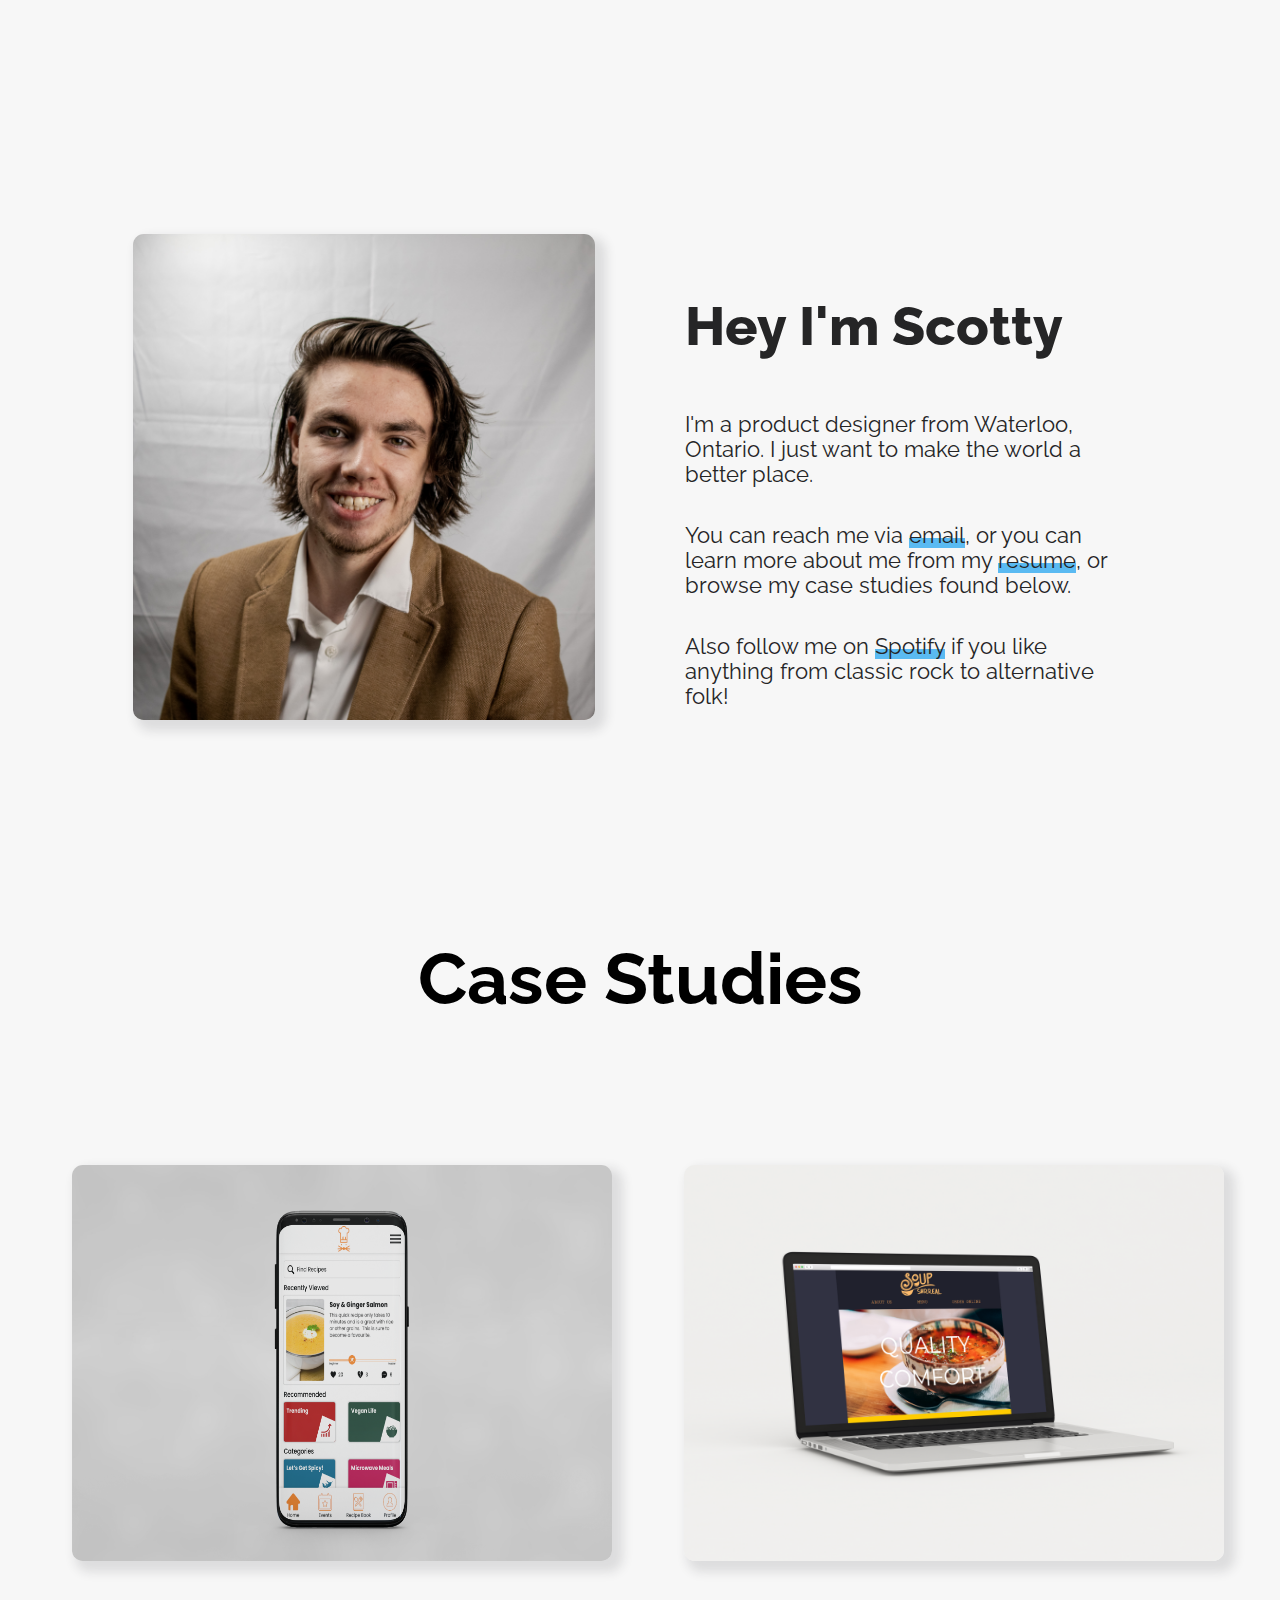
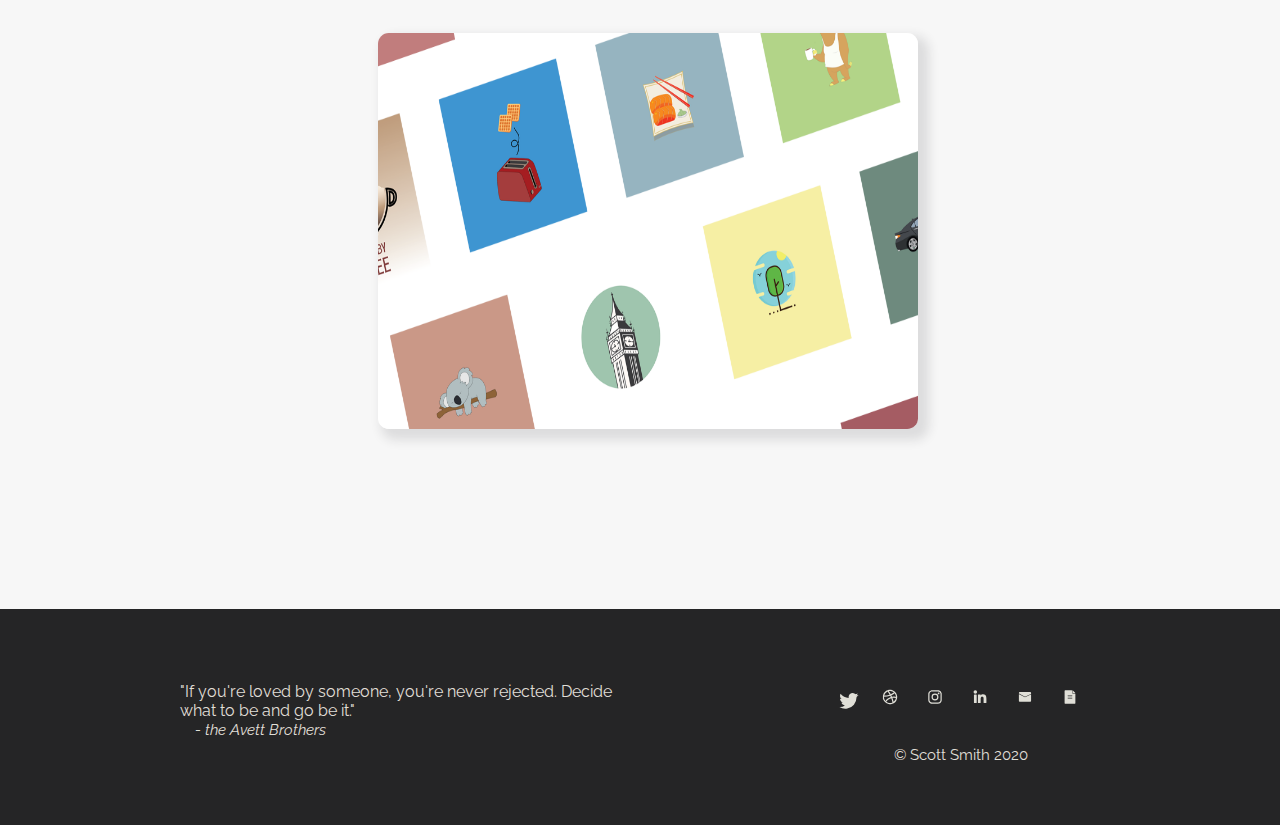
==== commit 57c41bf6: "update all files" ====
--- a/index.html
+++ b/index.html
@@ -14,8 +14,8 @@
     <div class="bio">
       <div class="bio-container">
       <h1 class="bold">Hey I'm Scotty</h1>
-          <h2 class="bioP p1">I'm a product designer striving to make the world better by bringing entertainment to others.</h2>
-          <h2 class="bioP p2">You can reach me via <span class="mailer"><a href="mailto:sa9smith@uwaterloo.ca?subject=contact">email</a></span> or you can learn more about me from my <span class="resumer"><a href="images/Scott-Smith-Resume-2020.pdf" target="_blank">resume.</a></span> </h2>
+          <h2 class="bioP p1">I'm a product designer from Waterloo, Ontario. I just want to make the world a better place.</h2>
+          <h2 class="bioP p2">You can reach me via <span class="mailer"><a href="mailto:sa9smith@uwaterloo.ca?subject=contact">email</a></span>, or you can learn more about me from my <span class="resumer"><a href="images/Scott-Smith-Resume-2021.pdf" target="_blank">resume</a></span>, or browse my case studies found below. </h2>
           <h2 class="bioP p3">Also follow me on <span class="spotify"><a class="spotify" href="https://open.spotify.com/user/swiggityswack?si=m6xf6HqyRrW2QRGPIooibg" target="_blank">Spotify</a></span> if you like anything from classic rock to alternative folk!</h2>
         <div class="bio-photo-container">
           <img  class="bio-photo" src="images/Scott-headshot.jpg" alt="Photo of Scotty Smith">
@@ -25,7 +25,7 @@
 
 <!-- this shit is the case studies -->
 
-
+<h1 class="case-study-title">Case Studies</h1>
 
 
 <div class="caseStudies">
@@ -61,7 +61,7 @@
 
     <a href="https://www.linkedin.com/in/scott-smith-44035714a/" target="_blank"><svg id="linkedIn" xmlns="http://www.w3.org/2000/svg" viewBox="0 0 100 100"><defs></defs><path class="social" d="M83.45,78.34c0,2.62-.53,3.14-3.13,3.15s-5.5,0-8.25,0S68.78,81,68.78,78.1c0-6.49,0-13,0-19.49A24.94,24.94,0,0,0,68.05,53a6,6,0,0,0-5.36-4.76,6.93,6.93,0,0,0-7.18,3,12.89,12.89,0,0,0-2,7.42q0,9.46,0,18.92c0,3.73-.2,3.94-3.86,3.94-2.62,0-5.24,0-7.86,0a2.25,2.25,0,0,1-2.59-2.57V39.19a2.28,2.28,0,0,1,2.57-2.6c2.94,0,5.88,0,8.82,0,2.31,0,2.85.57,2.91,2.81,0,.67,0,1.34,0,2.65,2.66-3.61,5.79-5.56,9.62-5.85a31.46,31.46,0,0,1,8.94.35c6.13,1.35,9.33,5.84,10.35,11.69a91,91,0,0,1,1,12.9C83.58,66.87,83.46,72.6,83.45,78.34Z"/><path class="social" d="M32.9,39.6q0,19.45,0,38.93c0,2.21-.78,2.94-3,3-2.75,0-5.5,0-8.24,0-2.39,0-3.07-.67-3.08-3.07,0-6.49,0-13,0-19.47s0-12.72,0-19.08c0-2.65.63-3.27,3.28-3.29s5.37,0,8,0C32.1,36.61,32.89,37.39,32.9,39.6Z"/><path class="social" d="M34.9,23.7a9.2,9.2,0,1,1-9.17-9.2A9.08,9.08,0,0,1,34.9,23.7Z"/></svg></a>
     <a href="mailto:sa9smith@uwaterloo.ca?subject=contact" target="_blank"><svg id="mail" xmlns="http://www.w3.org/2000/svg" viewBox="0 0 100 100"><defs></defs><path class="social" d="M81.72,38.67v30.8c0,3.24-2.22,5.87-5,5.87H23.26c-2.76,0-5-2.63-5-5.87v-33c0-.91.79-1.52,1.49-1.15L50,51.25,80.28,37.5C81,37.19,81.72,37.79,81.72,38.67Z"/><path class="social" d="M81.72,30.52v3A1.27,1.27,0,0,1,81,34.66L50,48.75,18.91,32.38a1.28,1.28,0,0,1-.63-1.14v-.72c0-3.23,2.22-5.86,5-5.86H76.74C79.5,24.66,81.72,27.29,81.72,30.52Z"/></svg></a>
-    <a href="images/Scott-Smith-Resume-2020.pdf" target="_blank"><svg id="resume" xmlns="http://www.w3.org/2000/svg" viewBox="0 0 100 100"><defs></defs><path class="social" d="M76.2,29.73H65.27A2.25,2.25,0,0,1,63,27.48V16.55a1.16,1.16,0,0,1,2-.82l12,12A1.16,1.16,0,0,1,76.2,29.73Z"/><path class="social" d="M75.72,31.45H63.78A2.47,2.47,0,0,1,61.31,29V17.11A2.35,2.35,0,0,0,59,14.78H24.21A2.27,2.27,0,0,0,21.94,17V82.53a2.24,2.24,0,0,0,2.25,2.25H75.81a2.24,2.24,0,0,0,2.25-2.25V33.79A2.34,2.34,0,0,0,75.72,31.45ZM62,57.46a1,1,0,0,1-1,1H39a1,1,0,0,1-1-1v-.67a1,1,0,0,1,1-1H61a1,1,0,0,1,1,1Zm0-7.09a1,1,0,0,1-1,1H39a1,1,0,0,1-1-1V49.7a1,1,0,0,1,1-1H61a1,1,0,0,1,1,1Zm0-7.09a1,1,0,0,1-1,1H39a1,1,0,0,1-1-1v-.66a1,1,0,0,1,1-1H61a1,1,0,0,1,1,1Z"/></svg></a>
+    <a href="images/Scott-Smith-Resume-2021.pdf" target="_blank"><svg id="resume" xmlns="http://www.w3.org/2000/svg" viewBox="0 0 100 100"><defs></defs><path class="social" d="M76.2,29.73H65.27A2.25,2.25,0,0,1,63,27.48V16.55a1.16,1.16,0,0,1,2-.82l12,12A1.16,1.16,0,0,1,76.2,29.73Z"/><path class="social" d="M75.72,31.45H63.78A2.47,2.47,0,0,1,61.31,29V17.11A2.35,2.35,0,0,0,59,14.78H24.21A2.27,2.27,0,0,0,21.94,17V82.53a2.24,2.24,0,0,0,2.25,2.25H75.81a2.24,2.24,0,0,0,2.25-2.25V33.79A2.34,2.34,0,0,0,75.72,31.45ZM62,57.46a1,1,0,0,1-1,1H39a1,1,0,0,1-1-1v-.67a1,1,0,0,1,1-1H61a1,1,0,0,1,1,1Zm0-7.09a1,1,0,0,1-1,1H39a1,1,0,0,1-1-1V49.7a1,1,0,0,1,1-1H61a1,1,0,0,1,1,1Zm0-7.09a1,1,0,0,1-1,1H39a1,1,0,0,1-1-1v-.66a1,1,0,0,1,1-1H61a1,1,0,0,1,1,1Z"/></svg></a>
 </div>
   <div class="copyright">
     <h5 class="copy-text"> &copy; Scott Smith 2020</h5>
--- a/styles/styles.css
+++ b/styles/styles.css
@@ -256,6 +256,12 @@
   border-radius: 0.6em;
   box-shadow: 0.4em 0.4em 0.6em 0.2em rgba(37, 37, 38, 0.12);
 
+}
+
+.case-study-title {
+  text-align: center;
+  font-size: 4em;
+  margin: -2em 0 2em 0;
 }
 
 /* case study styles */
@@ -439,6 +445,12 @@
  grid-row: 1;
  justify-self: center;
 }
+.logo svg:hover {
+  fill: #A6A5A2;
+}
+.logo:hover {
+  width: 14em;
+}
 .casestudy-title {
   grid-column: 2;
   grid-row: 2;
@@ -547,6 +559,9 @@
   color: #F7F6F2;
   box-shadow: 0.3em 0.3em 0.6em 0.2em rgba(37, 37, 38, 0.12);
 }
+.previous-casestudy:hover {
+  background-color: #A6A5A2;
+}
 .next-casestudy {
   margin: 0 -8em 0 8em;
   padding: 0.7em;
@@ -555,6 +570,9 @@
   background-color: #252526;
   color: #F7F6F2;
   box-shadow: 0.3em 0.3em 0.6em 0.2em rgba(37, 37, 38, 0.12);
+}
+.next-casestudy:hover {
+  background-color: #A6A5A2;
 }
 .sidebar {
   position: sticky;
@@ -565,7 +583,7 @@
 }
 .side-line {
   border-left: 0.3em solid black;
-  height: 10.7em;
+  height: 12em;
   position: absolute;
   margin-left: -0.7em;
 }
@@ -583,7 +601,9 @@
   background-color: #5ABAF2;
   color: #F7F6F2;
   box-shadow: 0.3em 0.3em 0.6em 0.2em rgba(37, 37, 38, 0.12);
-
+}
+.ecosystem-link:hover {
+  background-color: #A3DDFF;
 }
 
 /* casestudy two styles */
@@ -622,9 +642,12 @@
   color: #F7F6F2;
   box-shadow: 0.3em 0.3em 0.6em 0.2em rgba(37, 37, 38, 0.12);
 }
+.website-link:hover {
+    background-color: #A3DDFF;
+}
 .side-line-soup {
   border-left: 0.3em solid black;
-  height: 9.6em;
+  height: 10.5em;
   position: absolute;
   margin-left: -0.7em;
 }
@@ -640,12 +663,16 @@
   grid-column: 3;
   grid-row: 6;
   line-height: 1.4em;
+
 }
 .learning-new-concepts {
   grid-column: 3;
   grid-row: 7;
   line-height: 1.4em;
 }
+.learning-new-concepts h1 {
+  line-height: 1em;
+}
 .motion-design {
   grid-column: 3;
   grid-row: 8;
@@ -666,14 +693,19 @@
   grid-row: 11;
   line-height: 1.4em;
 }
+.the-last-100 {
+  grid-column: 3;
+  grid-row: 12;
+  line-height: 1.4em;
+}
 .takeaways-pro365 {
   grid-column: 3;
-  grid-row: 12;
+  grid-row: 13;
   line-height: 1.4em;
 }
 .next-buttons-pro365 {
   grid-column: 3;
-  grid-row: 13;
+  grid-row: 14;
   justify-self: center;
   margin-bottom: 3em;
 }
@@ -689,6 +721,63 @@
   position: absolute;
   margin-left: -0.7em;
 }
+.pro365-designs {
+  width: 140%;
+  height: auto;
+  margin-left: -24%;
+
+}
+.pro365-designs img {
+  width:100%;
+  height: auto;
+
+}
+.motion-design-images {
+  margin-left: -15%;
+  display: grid;
+  grid-template-columns: 1fr 1fr 1fr 1fr;
+  grid-template-rows: 1fr 1fr;
+  grid-row-gap: 3em;
+  grid-column-gap: 4em;
+}
+.motion-design-images img {
+  width: 150%;
+  height: auto;
+  box-shadow: 0.1em 0.1em 0.5em 0.1em rgb(0, 0, 0, 0.2);
+}
+.motion-designs1 {
+  grid-column: 1;
+  grid-row: 1;
+}
+.motion-designs2 {
+  grid-column: 2;
+  grid-row: 1;
+}
+.motion-designs3 {
+  grid-column: 3;
+  grid-row: 1;
+}
+.motion-designs4 {
+  grid-column: 4;
+  grid-row: 1;
+}
+.motion-designs5 {
+  grid-column: 1;
+  grid-row: 2;
+}
+.motion-designs6 {
+  grid-column: 2;
+  grid-row: 2;
+}
+.motion-designs7 {
+  grid-column: 3;
+  grid-row: 2;
+}
+.motion-designs8 {
+  grid-column: 4;
+  grid-row: 2;
+}
+
 /* media queries */
 
 
